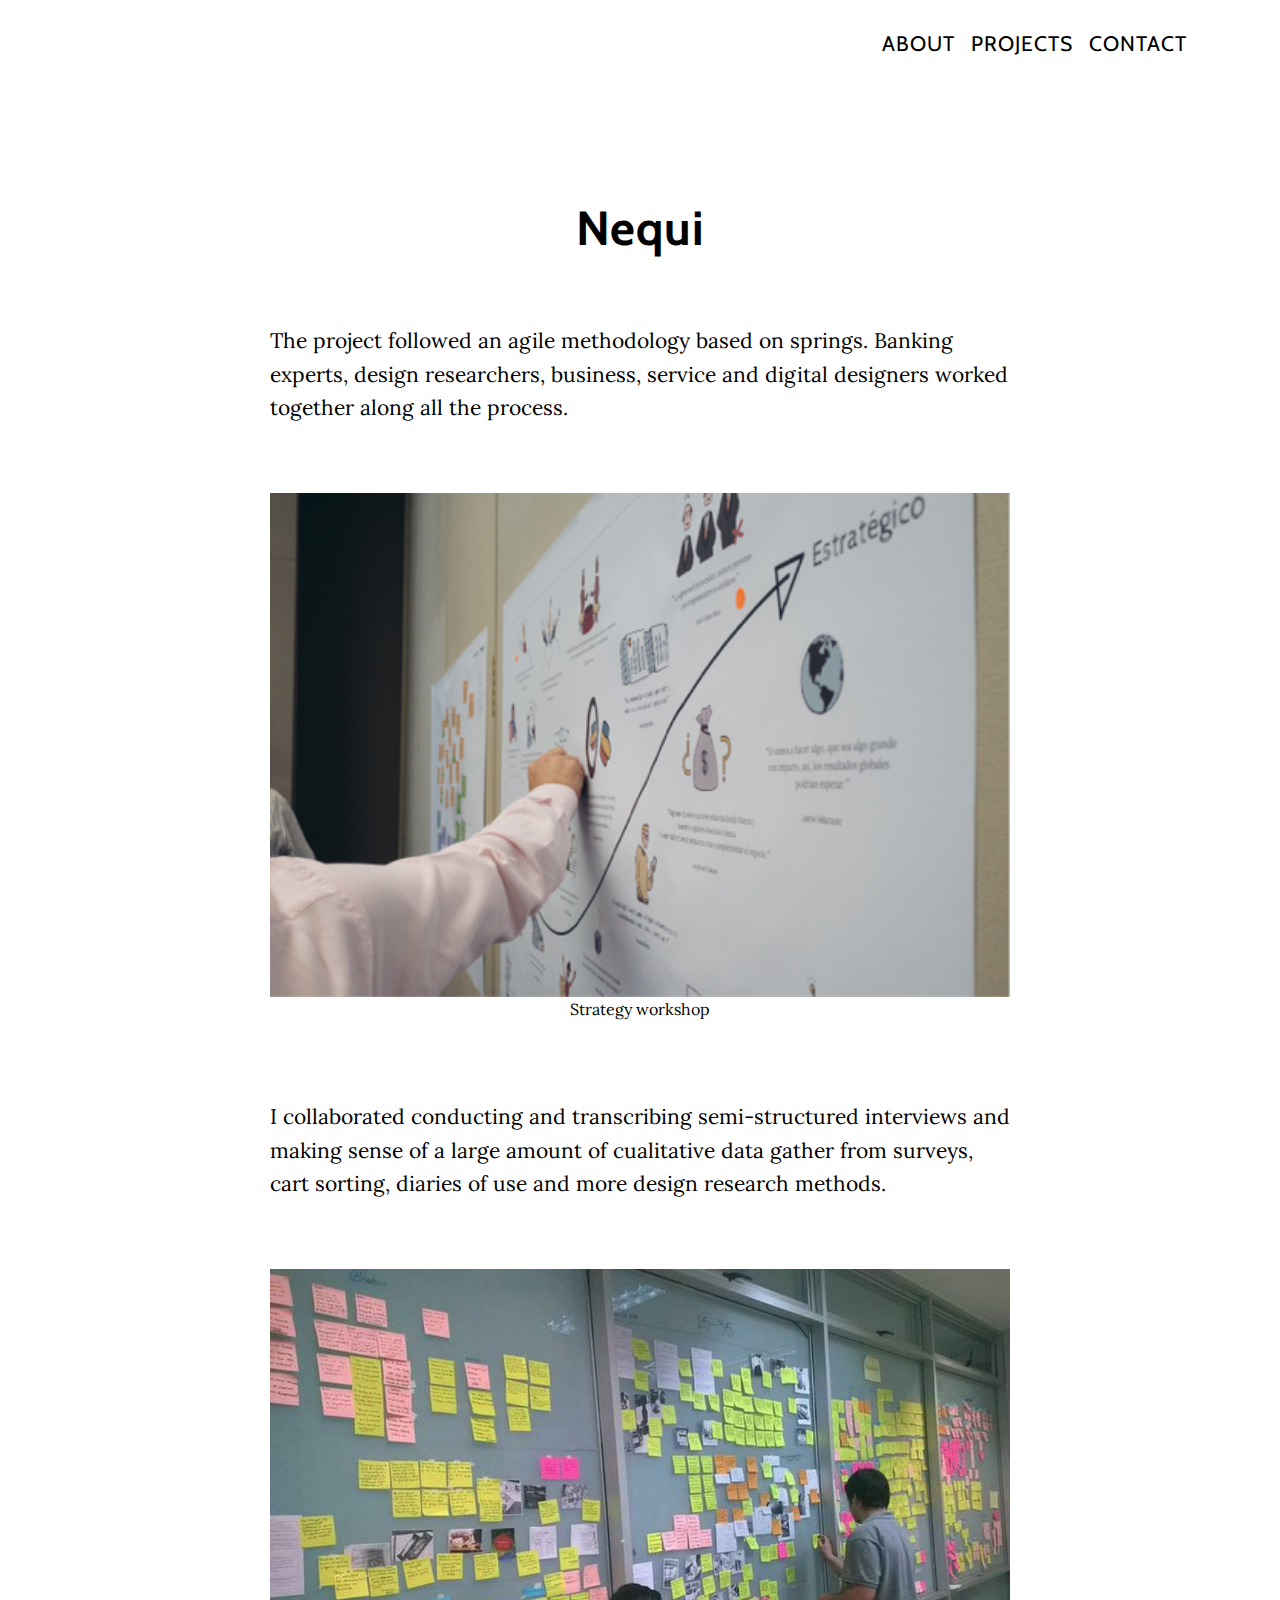
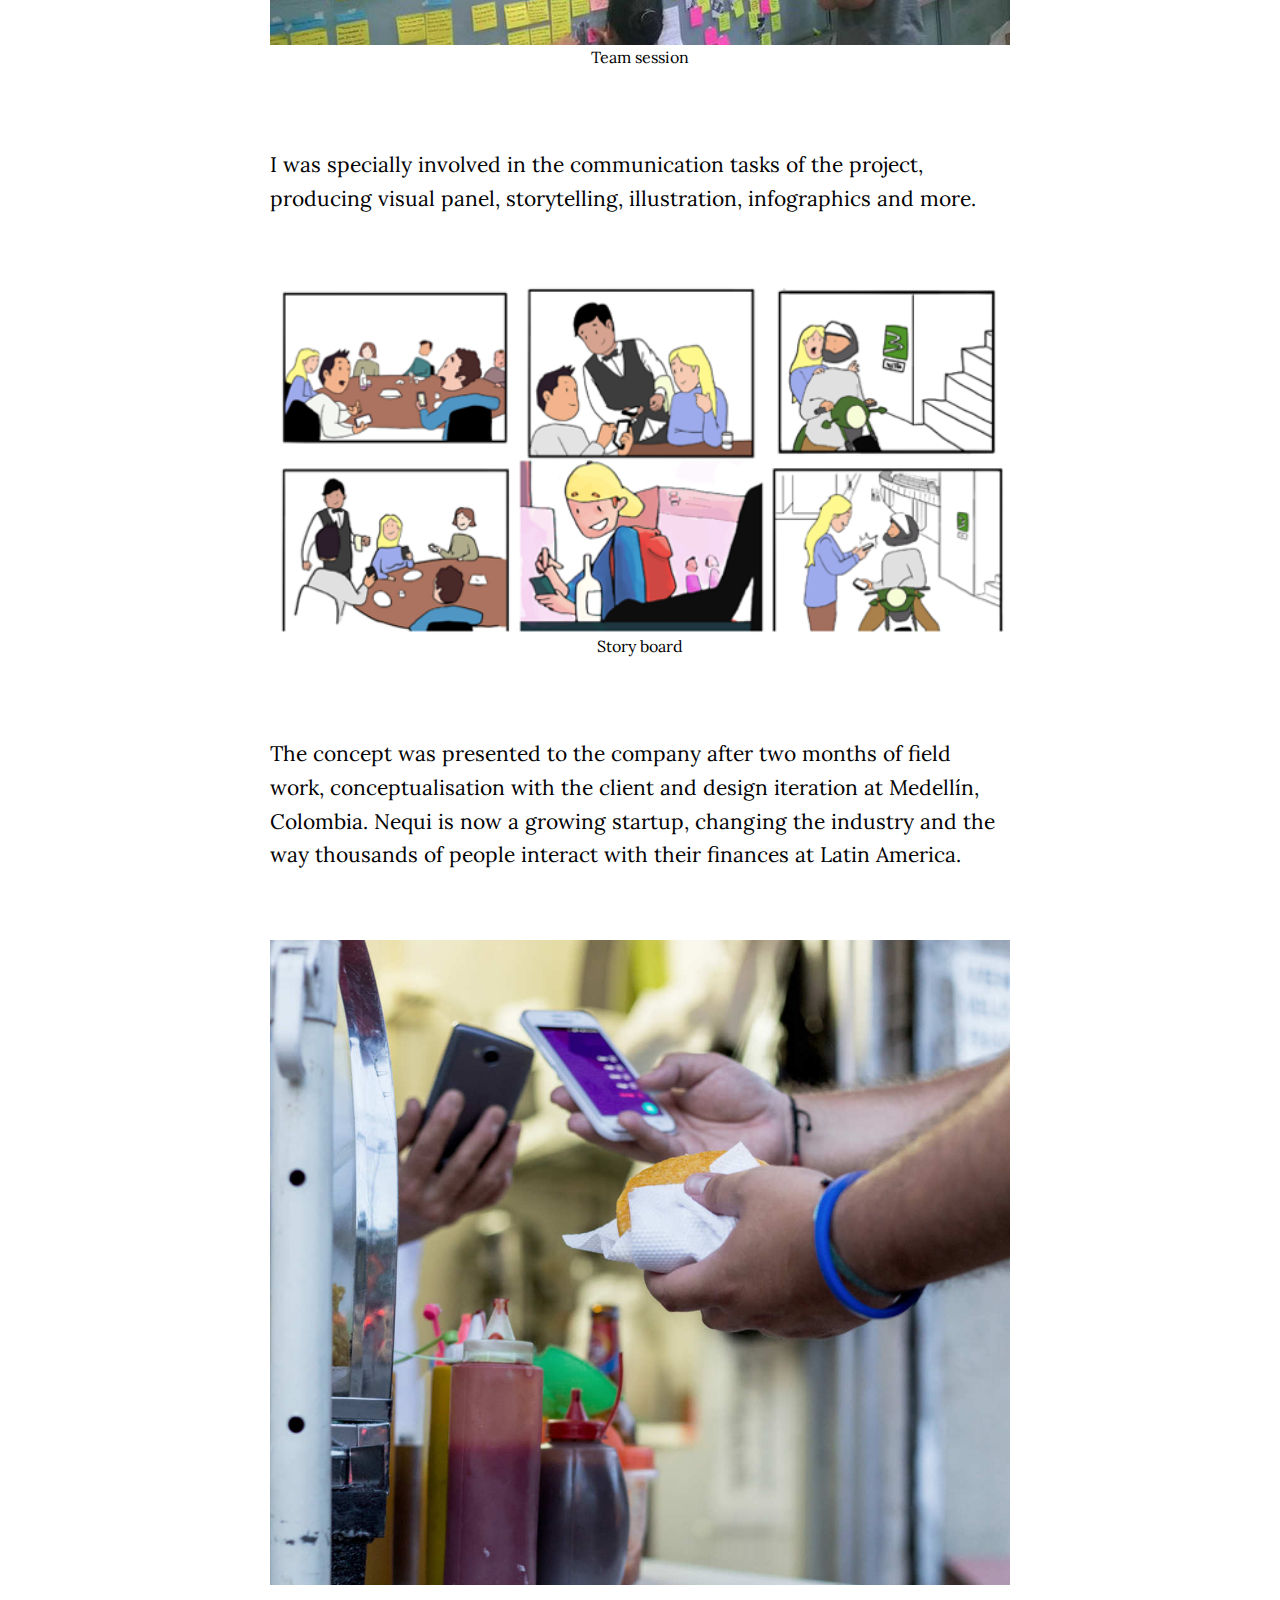
==== nequi.html @ b3803c51 "change" ====
<!DOCTYPE html>
<html lang="en">

<head>
    <meta charset="utf-8">
    <meta name="viewport" content="width=device-width, initial-scale=1, shrink-to-fit=no">
    <meta name="description" content="">
    <meta name="author" content="">
    <title>Pablo Alvarez Porfolio</title>
    <!-- Bootstrap core CSS -->
    <link href="vendor/bootstrap/css/bootstrap.min.css" rel="stylesheet">
    <!-- Custom fonts for this template -->
    <link href="vendor/font-awesome/css/font-awesome.min.css" rel="stylesheet" type="text/css">
    <link href="https://fonts.googleapis.com/css?family=Lora:400,700,400italic,700italic" rel="stylesheet" type="text/css">
    <link href='https://fonts.googleapis.com/css?family=Cabin:700' rel='stylesheet' type='text/css'>
    <!-- Custom styles for this template -->
    <link href="css/grayscale.css" rel="stylesheet">
</head>

<body id="page-top">
    <!-- Navigation -->
    <nav class="navbar navbar-expand-lg navbar-light" id="mainNav">
        <div class="container">
            <a class="navbar-brand js-scroll-trigger" href="#page-top"></a>
            <button class="navbar-toggler navbar-toggler-right non-focus-border" type="button" data-toggle="collapse" data-target="#navbarResponsive" aria-controls="navbarResponsive" aria-expanded="false" aria-label="Toggle navigation">
                <i class="fa fa-bars"></i>
            </button>
            <div class="collapse navbar-collapse" id="navbarResponsive">
                <ul class="navbar-nav ml-auto">
                    <li class="nav-item">
                        <a class="nav-link js-scroll-trigger" href="/#intro">About</a>
                    </li>
                    <li class="nav-item">
                        <a class="nav-link js-scroll-trigger" href="/#nequi">Projects</a>
                    </li>
                    <li class="nav-item">
                        <a class="nav-link js-scroll-trigger" href="/#contact">Contact</a>
                    </li>
                </ul>
            </div>
        </div>
    </nav>


    <!-- Section -->
    <section id="white-section" class="project-section content-section text-center">
        <div class="container">
            <div class="col-lg-8 mx-auto">
                <div class="row">
                   
                    
                    
                    <div class="col-xs-12">
                        <h2>Nequi</h2>
                        <br>
                        <p>The project followed an agile methodology based on springs. Banking experts, design researchers, business, service and digital designers worked together along all the process.<br><br></p>
                        
                            
                        <figure>
                            <img src="img/nequi_01.png" class="img-responsive img-home img-home-section2" width="100%">
                            <figcaption>Strategy workshop</figcaption>
                        </figure>
                        <br><br>
                            
                        <p>I collaborated conducting and transcribing semi-structured interviews and making sense of a large amount of cualitative data gather from surveys, cart sorting, diaries of use and more design research methods.<br><br></p>
                        <figure>
                            <img src="img/post-it-pablo.png" class="img-responsive img-home img-home-section2" width="100%">
                            <figcaption>Team session</figcaption>
                        </figure>
                        <br><br>
                            
                        <p>I was specially involved in the communication tasks of the project, producing visual panel, storytelling, illustration, infographics and more.<br><br></p>

                        <figure>
                            <img src="img/nequi_02.png" class="img-responsive img-home img-home-section2" width="100%">
                            <figcaption>Story board</figcaption>
                        </figure>
                        <br><br>
                        
                        <p>The concept was presented to the company after two months of field work, conceptualisation with the client and design iteration at Medellín, Colombia. Nequi is now a growing startup, changing the industry and the way thousands of people interact with their finances at Latin America.<br><br></p>

                        <figure>
                                <img src="img/nequi_03.jpg" class="img-responsive img-home img-home-section2" width="100%">
                                <figcaption></figcaption>
                            </figure>
                            
                    </div>
                </div>
            </div>
        </div>
    </section>


    <!-- Bootstrap core JavaScript -->
    <script src="vendor/jquery/jquery.min.js"></script>
    <script src="vendor/bootstrap/js/bootstrap.bundle.min.js"></script>
    <!-- Plugin JavaScript -->
    <script src="vendor/jquery-easing/jquery.easing.min.js"></script>
    <!-- Custom scripts for this template -->
    <script src="js/grayscale.js"></script>
</body>

</html>
---- css/grayscale.css ----
/*!
 * Start Bootstrap - Grayscale v4.0.0-beta.2 (https://startbootstrap.com/template-overviews/grayscale)
 * Copyright 2013-2017 Start Bootstrap
 * Licensed under MIT (https://github.com/BlackrockDigital/startbootstrap-grayscale/blob/master/LICENSE)
 */
    /*index*/
    /*  a {
  -webkit-transition: all 0.2s ease-in-out;
  -moz-transition: all 0.2s ease-in-out;
  transition: all 0.2s ease-in-out;
  color: #ffeb3b; }
  a:focus, a:hover {
    text-decoration: none;
    color: #fbc02d; }
*/

    body {
        font-family: 'Lora', 'Helvetica Neue', Helvetica, Arial, sans-serif;
        position: relative;
        width: 100%;
        height: 100%;
        color: black;
        background-color: white;
        font-size: 21px;
    }

    html {
        width: 100%;
        height: 100%;
    }

    h1,
    h2,
    h3,
    h4,
    h5,
    h6 {
        font-family: 'Cabin', 'Helvetica Neue', Helvetica, Arial, sans-serif;
        font-weight: 700;
        margin: 0 0 35px;
        letter-spacing: 1px;
        /* text-transform: uppercase; */
    }

    h2 {
        font-size: 3rem;
    }
    h3 {
        font-size: 2.25rem;
    }

    p {
        font-size: 21px;
        line-height: 1.5;
        margin: 0 0 25px;
        text-align: left;
    }

    figcaption{
        font-size: 1rem;
    }

    @media (min-width: 768px) {
        p {
            font-size: 21px;
            line-height: 1.6;
            margin: 0 0 35px;
        }
    }

    a {
        -webkit-transition: all 0.2s ease-in-out;
        -moz-transition: all 0.2s ease-in-out;
        transition: all 0.2s ease-in-out;
        color: #ffeb3b;
    }

    a:focus,
    a:hover {
        text-decoration: underline;
        color: #ffeb3b;
    }

    #mainNav {
        overflow: hidden;
        position: fixed;
        width: 100%;
        z-index: 999;
        font-family: 'Cabin', 'Helvetica Neue', Helvetica, Arial, sans-serif;
        margin-bottom: 0;
        text-transform: uppercase;
        /* border-bottom: 1px solid rgba(255, 255, 255, 0.3); */
        background-color: white;
    }

    #mainNav .navbar-toggler {
        font-size: 14px;
        padding: 11px;
        color: black;
        border: none;
    }

    #mainNav .navbar-brand {
        font-weight: 700;
    }

    #mainNav a {
        color: black;
    }

    #mainNav .navbar-nav .nav-item {
        -webkit-transition: background 0.3s ease-in-out;
        -moz-transition: background 0.3s ease-in-out;
        transition: background 0.3s ease-in-out;
    }

    #mainNav .navbar-nav .nav-item:hover {
        color: fade(white, 80%);
        outline: none;
        background-color: transparent;
    }

    #mainNav .navbar-nav .nav-item:active,
    #mainNav .navbar-nav .nav-item:focus {
        outline: none;
        background-color: transparent;
    }

    @media (min-width: 992px) {
        #mainNav {
            padding-top: 20px;
            padding-bottom: 20px;
            -webkit-transition: background 0.3s ease-in-out, padding-top 0.3s ease-in-out, padding-bottom 0.3s;
            -moz-transition: background 0.3s ease-in-out, padding-top 0.3s ease-in-out, padding-bottom 0.3s;
            transition: background 0.3s ease-in-out, padding-top 0.3s ease-in-out, padding-bottom 0.3s;
            letter-spacing: 1px;
            border-bottom: none;
            background: white;
        }
        #mainNav.navbar-shrink {
            padding-top: 10px;
            padding-bottom: 10px;
            /* border-bottom: 1px solid rgba(255, 255, 255, 0.3); */
            background: white;
        }
        #mainNav .nav-link.active {
            outline: none;
            /* background-color: rgba(255, 255, 255, 0.3); */
            border-bottom: 6px solid rgba(255, 255, 255, 0.3);
            
        }
        /* #mainNav .nav-link.active:hover {
            color: white;
        } */
    }

    .masthead {
        display: table;
        width: 100%;
        height: auto;
        padding: 200px 0;
        text-align: center;
        color: black;
        /* background: url("../img/post-it-pablo.png") no-repeat bottom center scroll;
        -webkit-filter: grayscale(100%) ;
        filter:  grayscale(100%) ; */
        /* background-color: #1c1c1c; */
        -webkit-background-size: cover;
        -moz-background-size: cover;
        -o-background-size: cover;
        background-size: cover;
    }
    /* */

    .masthead .intro-body {
        display: table-cell;
        vertical-align: middle;
    }

    .masthead .intro-body .brand-heading {
        font-size: 50px;
    }

    .masthead .intro-body .intro-text {
        font-size: 18px;
    }

    @media (min-width: 768px) {
        .masthead {
            height: 100%;
            padding: 0;
        }
        .masthead .intro-body .brand-heading {
            font-size: 50px;
        }
        .masthead .intro-body .intro-text {
            font-size: 50px;
        }
    }



    .btn-down {
        color: black;
    }

    .btn-down:focus,
    .btn-down:hover {
        color: black;
        outline: none;
        /*background: rgba(255, 255, 255, 0.1);*/
    }

    .non-focus-border:focus,
    .non-focus-border:hover {
        outline: none;
        box-shadow: none;
    }
    /*home*/

    .pabloalvarez {
        margin-top: auto;
        margin-bottom: auto;
    }

    .content-section {
        padding-top: 150px;
        padding-bottom: 150px;
    }

    .project-section {
        z-index: 9999;
        color: white;
        /*background: url("../img/downloads-bg.jpg") no-repeat center center scroll;*/
        background-color: #fff;
        -webkit-background-size: cover;
        -moz-background-size: cover;
        -o-background-size: cover;
        background-size: cover;
    }



    /*nequi*/

    #nequi {
        background-color: #49cda2;
    }

    #section-gif {
        /*width: 30%;*/
        vertical-align: middle;
        margin-top: auto;
        margin-bottom: auto;
        padding-right: 6vh;
        padding-left: 6vh;
    }

    #section-gif .img {
        vertical-align: middle;
    }

    #section-text {
        /*    margin: 20px;*/
        vertical-align: middle;
        margin-top: auto;
        margin-bottom: auto;
        padding-right: 6vh;
        padding-left: 6vh;
    }
    /*verti*/

    #verti {
        background-color: #fff;
        color: #000;
    }
    /*white*/
    #white-section {
        background-color: #fff;
        color: #000;
    }
    /* ballth*/

    #ballth {
        background-color: #FAFAFA;
        color: #000;
    }

    #ipad {
        margin: 10vh;
        margin-top: 0;
        background: url("../img/bth.gif") no-repeat bottom center scroll;
        background-size: 82%;
        background-position: center;
        /*background top: -40px;*/
        /*background-color: #003366;*/
    }

    #iphones {
        margin: 10vh;
        margin-top: 0;
        /*  background-color: #003366;
*/
    }
    /*connected home*/

    #connected {
        background-color: #53BCD4;
        color: #fff;
    }

    @media (min-width: 992px) {
        .content-section {
            padding-top: 200px;
            padding-bottom: 200px;
        }
    }

    .btn {
        font-family: 'Cabin', 'Helvetica Neue', Helvetica, Arial, sans-serif;
        font-weight: 400;
        -webkit-transition: all 0.3s ease-in-out;
        -moz-transition: all 0.3s ease-in-out;
        transition: all 0.3s ease-in-out;
        text-transform: uppercase;
        border-radius: 0;
    }

    .btn-default {
        color: #ffeb3b;
        border: 1px solid #ffeb3b;
        background-color: transparent;
    }

    .btn-default:focus,
    .btn-default:hover {
        /*outline:0;*/
        outline: none;
        color: black;
        border: 1px solid #ffeb3b;
        /*outline: none;*/
        background-color: #ffeb3b;
    }
/************/
    .nequi {
        color: #210049;
        border: 1px solid #210049;
        background-color: #210049;
        background-color: transparent;
    }

    .nequi:focus,
    .nequi:hover {
        color: #49cda2;
        border: 1px solid #210049;
        /*outline: none;*/
        background-color: #210049;
        /*box-shadow: none;*/
    }
/************/
    .white-section {
        color: #DC1F4A;
        border: 1px solid #DC1F4A;
        background-color: #DC1F4A;
        background-color: transparent;
    }

    .white-section:focus,
    .white-section:hover {
        color: #fff;
        border: 1px solid #DC1F4A;
        /*outline: none;*/
        background-color: #DC1F4A;
        /*box-shadow: none;*/
    }
/************/
    .verti {
        color: #f57f17;
        border: 1px solid #f57f17;
        background-color: #f57f17;
        background-color: transparent;
    }

    .verti:focus,
    .verti:hover {
        color: #fff;
        border: 1px solid #f57f17;
        /*outline: none;*/
        background-color: #f57f17;
        /*box-shadow: none;*/
    }
/************/
    .ballth {
        color: #29B6F6;
        border: 1px solid #29B6F6;
        background-color: #29B6F6;
        background-color: transparent;
    }

    .ballth:focus,
    .ballth:hover {
        color: #fff;
        border: 1px solid #29B6F6;
        /*outline: none;*/
        background-color: #29B6F6;
        /*box-shadow: none;*/
    }



    iframe {
        margin: 40px;
    }

    ul.banner-social-buttons {
        margin-top: 0;
    }

    @media (max-width: 1199px) {
        ul.banner-social-buttons {
            margin-top: 15px;
        }
    }

    @media (max-width: 767px) {
        ul.banner-social-buttons li {
            display: block;
            margin-bottom: 20px;
            padding: 0;
        }
        ul.banner-social-buttons li:last-child {
            margin-bottom: 0;
        }
    }

    footer {
        padding: 50px 0;
    }

    footer p {
        font-size: 14px;
        margin: 0;
    }

     ::-moz-selection {
        background: #fcfcfc;
        background: rgba(255, 255, 255, 0.2);
        text-shadow: none;
    }

     ::selection {
        background: #fcfcfc;
        background: rgba(255, 255, 255, 0.2);
        text-shadow: none;
    }

    img::selection {
        background: transparent;
    }

    img::-moz-selection {
        background: transparent;
    }

    body {
        -webkit-tap-highlight-color: rgba(255, 255, 255, 0.2);
    }


    /*change-word*/
    /* #change-word {
        font-size: 30px;
    } */

    /* .pabloalvarez{
        width: 650px;
        text-align: left;
    } */
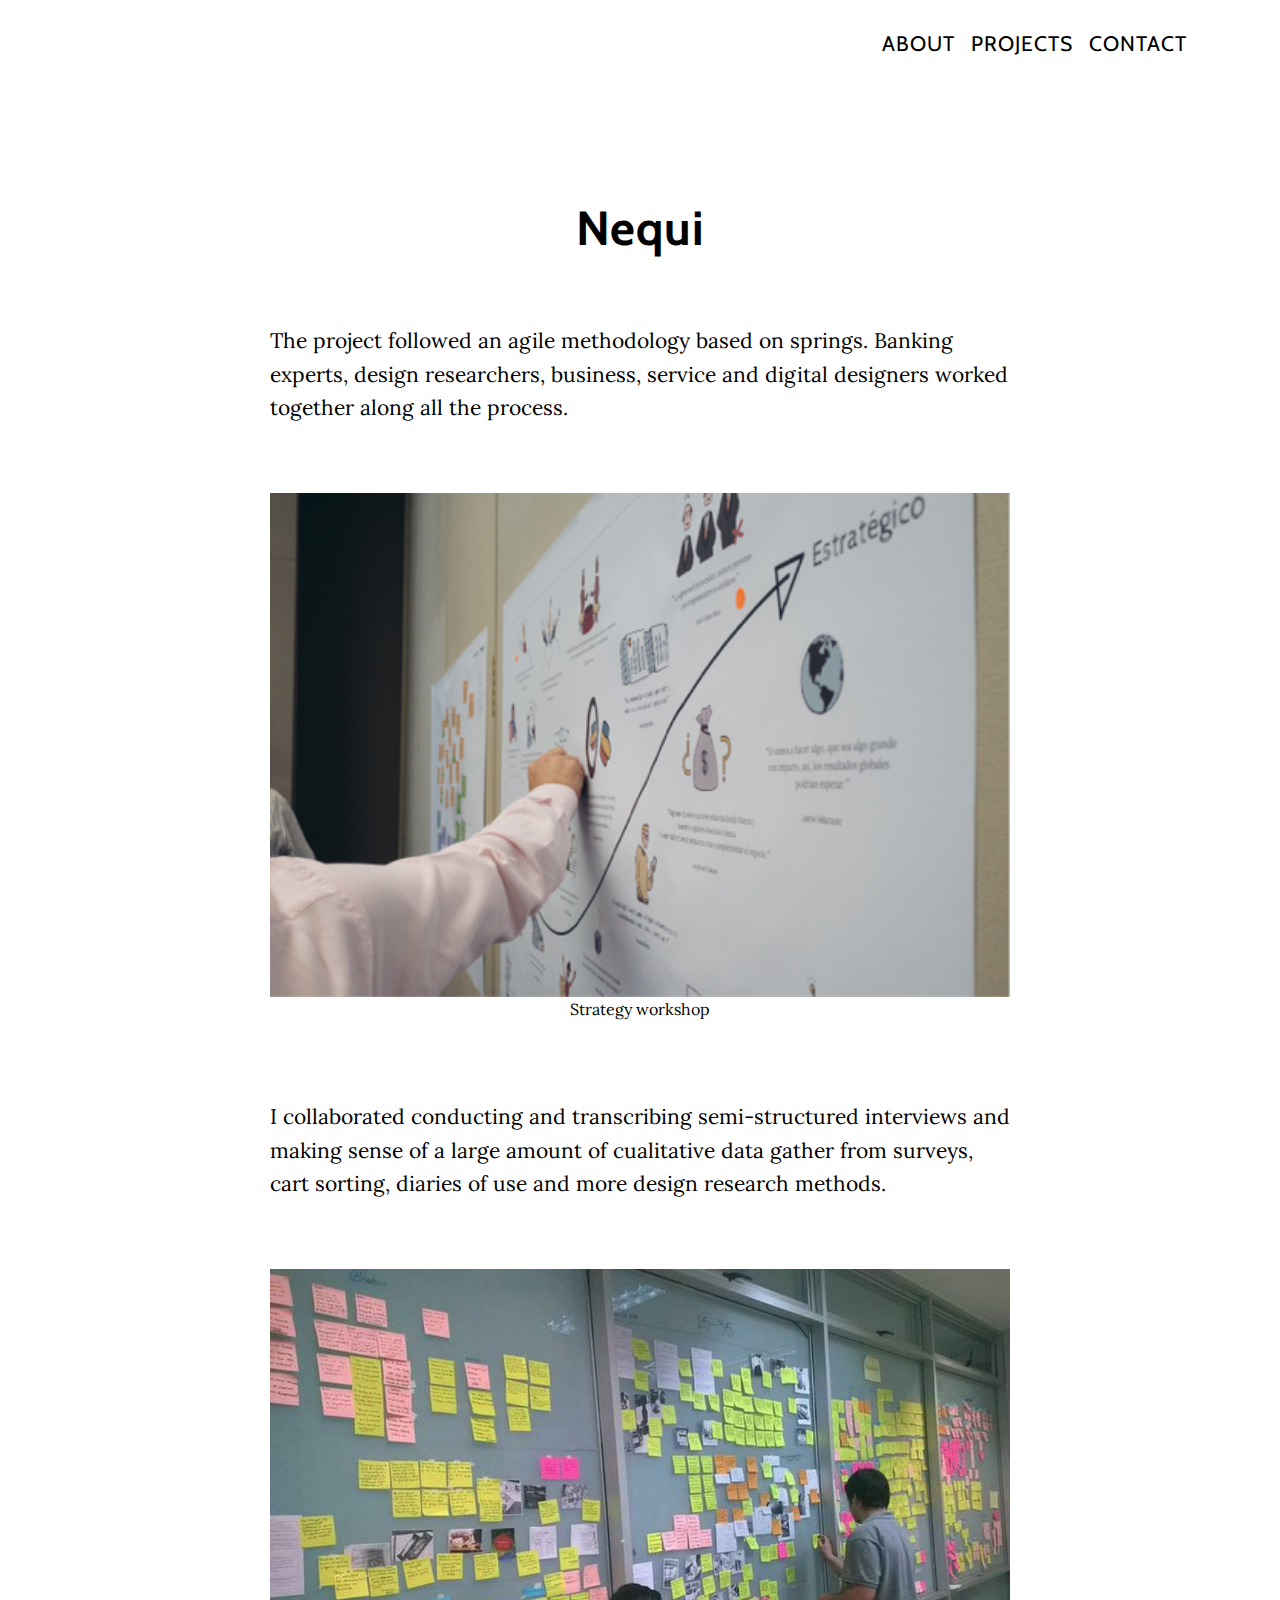
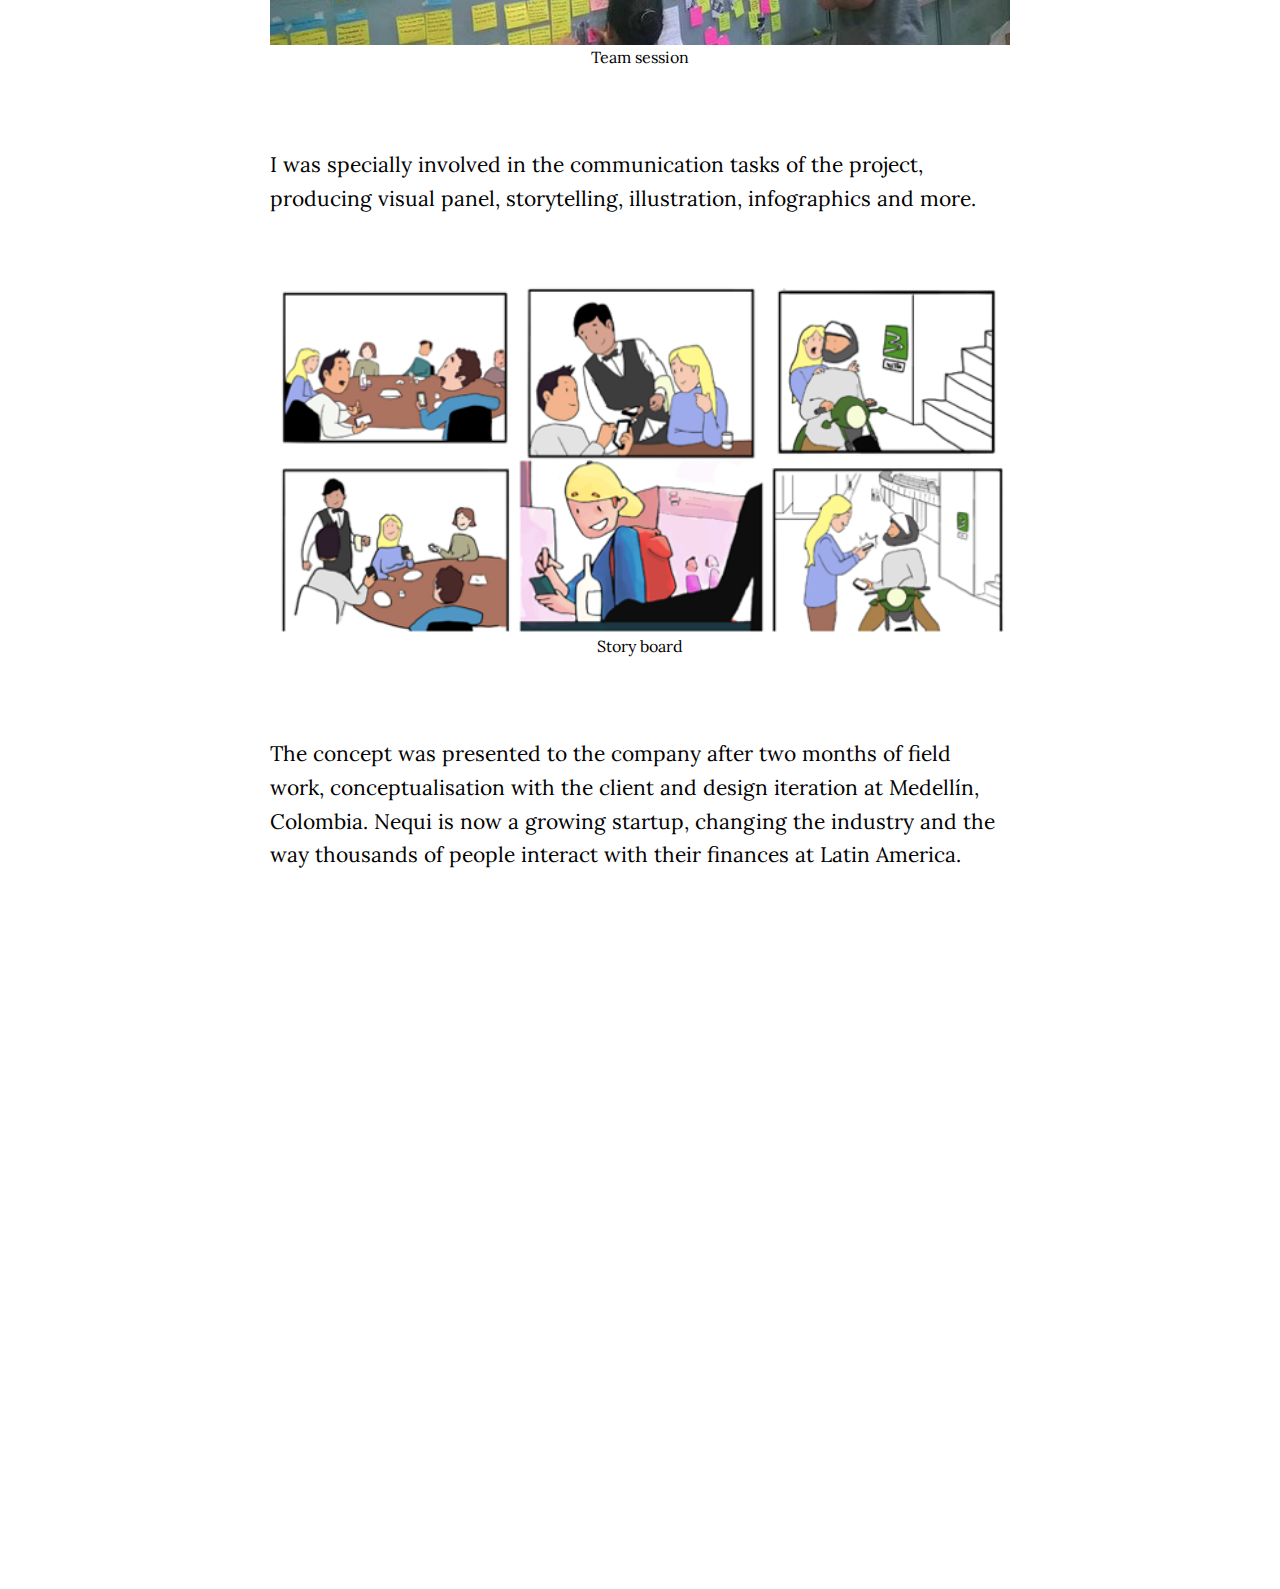
==== commit f8d21a6c: "video" ====
--- a/nequi.html
+++ b/nequi.html
@@ -79,10 +79,12 @@
                         
                         <p>The concept was presented to the company after two months of field work, conceptualisation with the client and design iteration at Medellín, Colombia. Nequi is now a growing startup, changing the industry and the way thousands of people interact with their finances at Latin America.<br><br></p>
 
-                        <figure>
-                                <img src="img/nequi_03.jpg" class="img-responsive img-home img-home-section2" width="100%">
-                                <figcaption></figcaption>
-                            </figure>
+                        <!-- <figure>
+                            <img src="img/nequi_03.jpg" class="img-responsive img-home img-home-section2" width="100%">
+                            <figcaption></figcaption>
+                        </figure> -->
+
+                            <iframe width="640" height="360" src="https://www.youtube.com/embed/BDLAXvSQCZ8" frameborder="0" allow="autoplay; encrypted-media" allowfullscreen></iframe>
                             
                     </div>
                 </div>
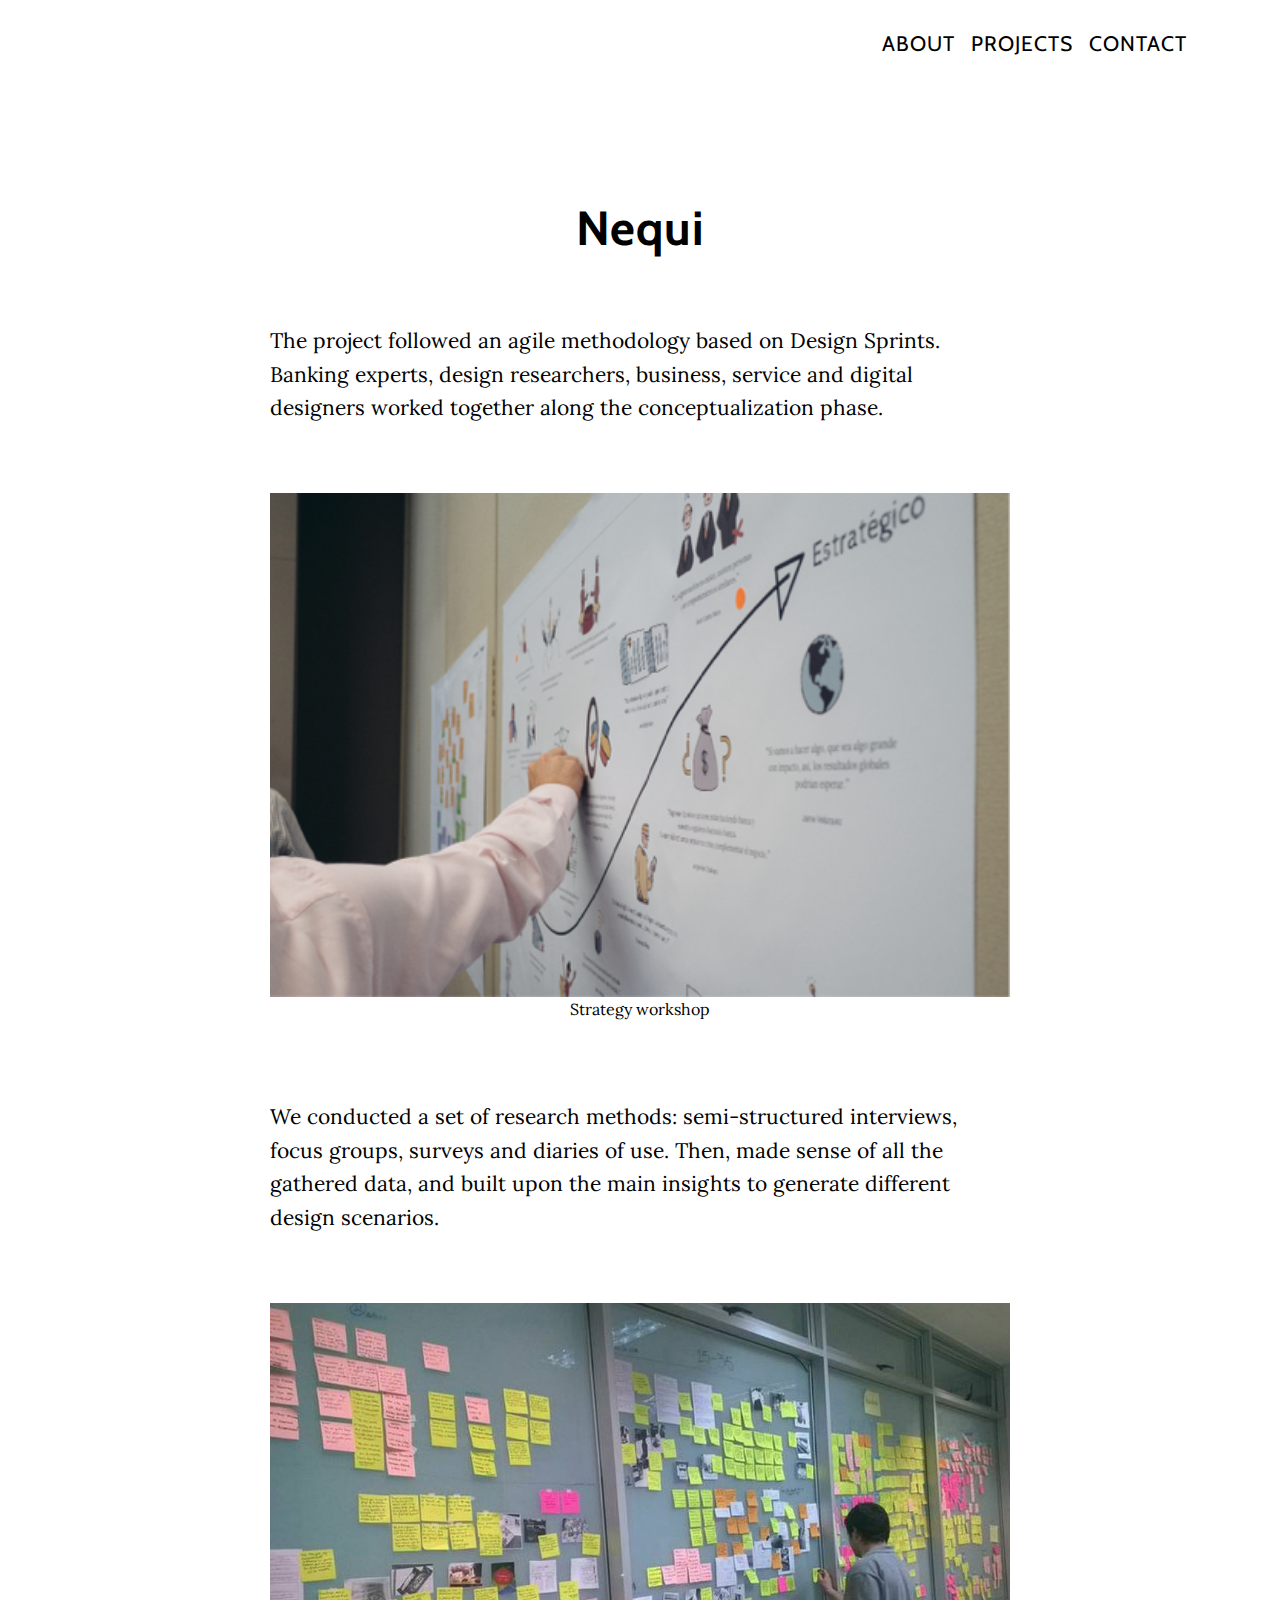
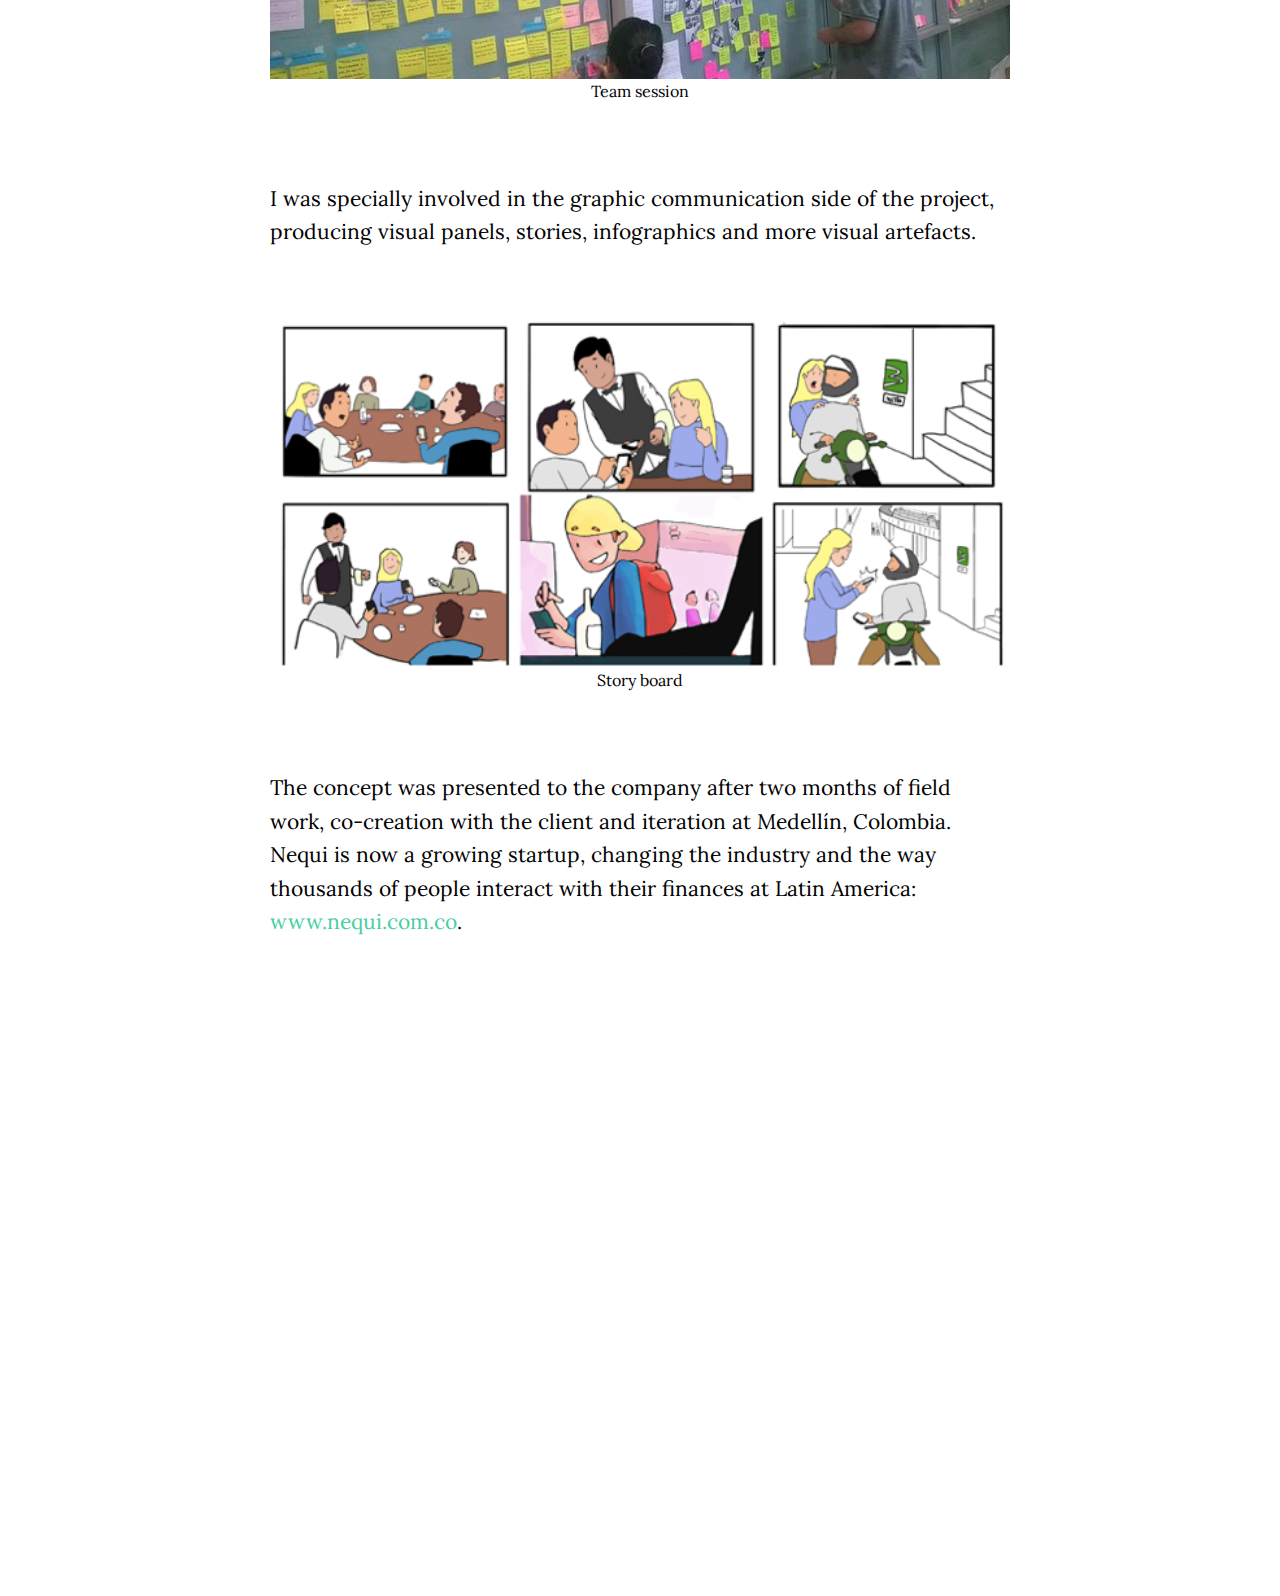
==== commit 1b12b1f2: "Changes" ====
--- a/nequi.html
+++ b/nequi.html
@@ -53,7 +53,7 @@
                     <div class="col-xs-12">
                         <h2>Nequi</h2>
                         <br>
-                        <p>The project followed an agile methodology based on springs. Banking experts, design researchers, business, service and digital designers worked together along all the process.<br><br></p>
+                        <p>The project followed an agile methodology based on Design Sprints. Banking experts, design researchers, business, service and digital designers worked together along the conceptualization phase.<br><br></p>
                         
                             
                         <figure>
@@ -62,14 +62,14 @@
                         </figure>
                         <br><br>
                             
-                        <p>I collaborated conducting and transcribing semi-structured interviews and making sense of a large amount of cualitative data gather from surveys, cart sorting, diaries of use and more design research methods.<br><br></p>
+                        <p>We conducted a set of research methods: semi-structured interviews, focus groups, surveys and diaries of use. Then, made sense of all the gathered data, and built upon the main insights to generate different design scenarios.<br><br></p>
                         <figure>
                             <img src="img/post-it-pablo.png" class="img-responsive img-home img-home-section2" width="100%">
                             <figcaption>Team session</figcaption>
                         </figure>
                         <br><br>
                             
-                        <p>I was specially involved in the communication tasks of the project, producing visual panel, storytelling, illustration, infographics and more.<br><br></p>
+                        <p>I was specially involved in the graphic communication side of the project, producing visual panels, stories, infographics and more visual artefacts.<br><br></p>
 
                         <figure>
                             <img src="img/nequi_02.png" class="img-responsive img-home img-home-section2" width="100%">
@@ -77,7 +77,7 @@
                         </figure>
                         <br><br>
                         
-                        <p>The concept was presented to the company after two months of field work, conceptualisation with the client and design iteration at Medellín, Colombia. Nequi is now a growing startup, changing the industry and the way thousands of people interact with their finances at Latin America.<br><br></p>
+                        <p>The concept was presented to the company after two months of field work, co-creation with the client and iteration at Medellín, Colombia. Nequi is now a growing startup, changing the industry and the way thousands of people interact with their finances at Latin America: <a class="nequi-link" target="_blank" href="http://www.nequi.com.co">www.nequi.com.co</a>.<br><br></p>
 
                         <!-- <figure>
                             <img src="img/nequi_03.jpg" class="img-responsive img-home img-home-section2" width="100%">
--- a/css/grayscale.css
+++ b/css/grayscale.css
@@ -81,6 +81,24 @@
         color: #ffeb3b;
     }
 
+
+    /*********/
+
+    .pilcro-link {
+        -webkit-transition: all 0.2s ease-in-out;
+        -moz-transition: all 0.2s ease-in-out;
+        transition: all 0.2s ease-in-out;
+        text-decoration: none;
+        color: #EC6470;
+    }
+
+    .pilcro-link:focus,
+    .pilcro-link:hover {
+        text-decoration: underline;
+        color: #EC6470;
+    }
+    /************/
+
     #mainNav {
         overflow: hidden;
         position: fixed;
@@ -357,6 +375,21 @@
         background-color: #210049;
         /*box-shadow: none;*/
     }
+
+
+    .nequi-link {
+        -webkit-transition: all 0.2s ease-in-out;
+        -moz-transition: all 0.2s ease-in-out;
+        transition: all 0.2s ease-in-out;
+        text-decoration: none;
+        color: #49cda2;
+    }
+
+    .nequi-link:focus,
+    .nequi-link:hover {
+        text-decoration: underline;
+        color: #49cda2;
+    }
 /************/
     .white-section {
         color: #DC1F4A;
@@ -373,6 +406,24 @@
         background-color: #DC1F4A;
         /*box-shadow: none;*/
     }
+
+
+    /************/
+    .white-button {
+        color: #fff;
+        border: 1px solid #fff;
+        background-color: #fff;
+        background-color: transparent;
+    }
+
+    .white-button:focus,
+    .white-button:hover {
+        color: #53BCD4;
+        border: 1px solid #fff;
+        /*outline: none;*/
+        background-color: #fff;
+        /*box-shadow: none;*/
+    }
 /************/
     .verti {
         color: #f57f17;
@@ -409,7 +460,7 @@
 
 
     iframe {
-        margin: 40px;
+        margin: 10px;
     }
 
     ul.banner-social-buttons {
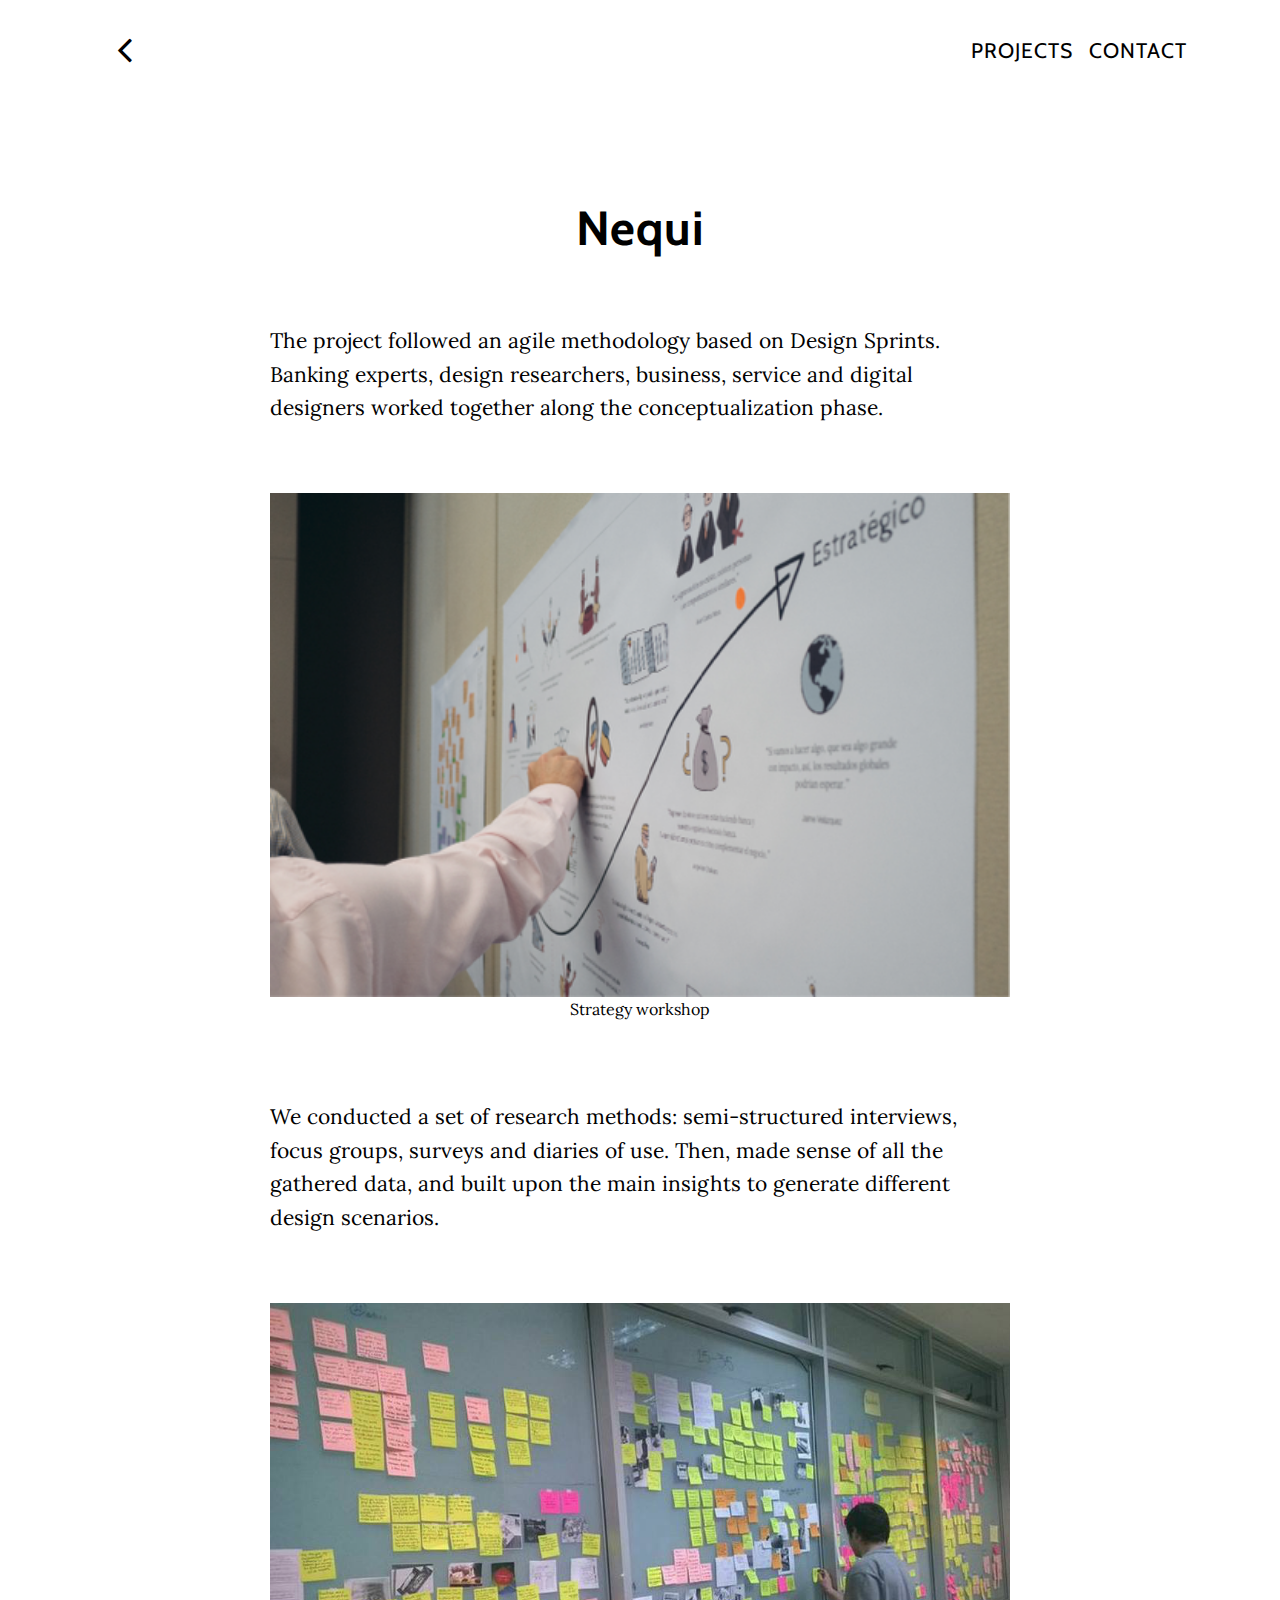
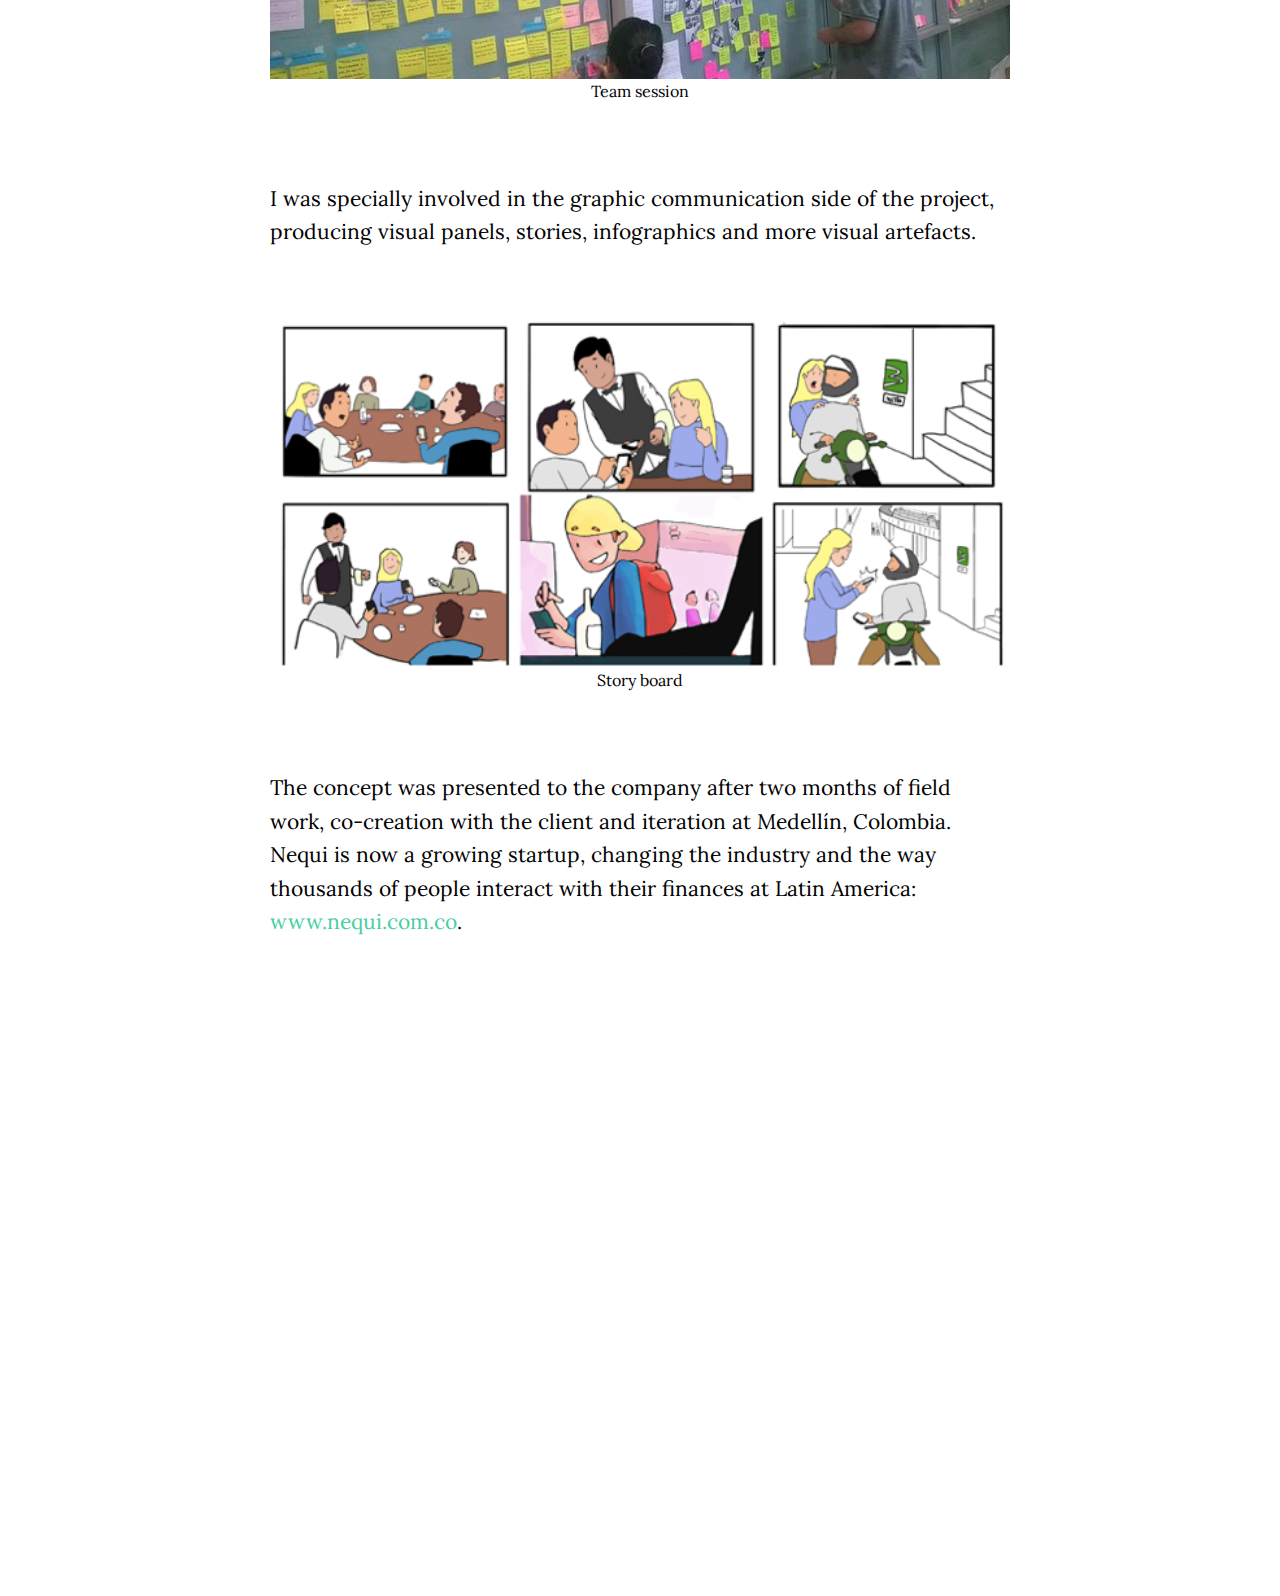
==== commit e1115ff4: "Add back button" ====
--- a/nequi.html
+++ b/nequi.html
@@ -1,97 +1,163 @@
 <!DOCTYPE html>
 <html lang="en">
-
-<head>
-    <meta charset="utf-8">
-    <meta name="viewport" content="width=device-width, initial-scale=1, shrink-to-fit=no">
-    <meta name="description" content="">
-    <meta name="author" content="">
+  <head>
+    <meta charset="utf-8" />
+    <meta
+      name="viewport"
+      content="width=device-width, initial-scale=1, shrink-to-fit=no"
+    />
+    <meta name="description" content="" />
+    <meta name="author" content="" />
     <title>Pablo Alvarez Porfolio</title>
     <!-- Bootstrap core CSS -->
-    <link href="vendor/bootstrap/css/bootstrap.min.css" rel="stylesheet">
+    <link href="vendor/bootstrap/css/bootstrap.min.css" rel="stylesheet" />
     <!-- Custom fonts for this template -->
-    <link href="vendor/font-awesome/css/font-awesome.min.css" rel="stylesheet" type="text/css">
-    <link href="https://fonts.googleapis.com/css?family=Lora:400,700,400italic,700italic" rel="stylesheet" type="text/css">
-    <link href='https://fonts.googleapis.com/css?family=Cabin:700' rel='stylesheet' type='text/css'>
+    <link
+      href="vendor/font-awesome/css/font-awesome.min.css"
+      rel="stylesheet"
+      type="text/css"
+    />
+    <link
+      href="https://fonts.googleapis.com/css?family=Lora:400,700,400italic,700italic"
+      rel="stylesheet"
+      type="text/css"
+    />
+    <link
+      href="https://fonts.googleapis.com/css?family=Cabin:700"
+      rel="stylesheet"
+      type="text/css"
+    />
     <!-- Custom styles for this template -->
-    <link href="css/grayscale.css" rel="stylesheet">
-</head>
+    <link href="css/grayscale.css" rel="stylesheet" />
+  </head>
 
-<body id="page-top">
+  <body id="page-top">
     <!-- Navigation -->
     <nav class="navbar navbar-expand-lg navbar-light" id="mainNav">
-        <div class="container">
-            <a class="navbar-brand js-scroll-trigger" href="#page-top"></a>
-            <button class="navbar-toggler navbar-toggler-right non-focus-border" type="button" data-toggle="collapse" data-target="#navbarResponsive" aria-controls="navbarResponsive" aria-expanded="false" aria-label="Toggle navigation">
-                <i class="fa fa-bars"></i>
-            </button>
-            <div class="collapse navbar-collapse" id="navbarResponsive">
-                <ul class="navbar-nav ml-auto">
-                    <li class="nav-item">
-                        <a class="nav-link js-scroll-trigger" href="/#intro">About</a>
-                    </li>
-                    <li class="nav-item">
-                        <a class="nav-link js-scroll-trigger" href="/#nequi">Projects</a>
-                    </li>
-                    <li class="nav-item">
-                        <a class="nav-link js-scroll-trigger" href="/#contact">Contact</a>
-                    </li>
-                </ul>
-            </div>
+      <div class="container">
+        <a class="navbar-brand js-scroll-trigger" href="#page-top"></a>
+        <button
+          class="navbar-toggler navbar-toggler-right non-focus-border"
+          type="button"
+          data-toggle="collapse"
+          data-target="#navbarResponsive"
+          aria-controls="navbarResponsive"
+          aria-expanded="false"
+          aria-label="Toggle navigation"
+        >
+          <i class="fa fa-bars"></i>
+        </button>
+        <div class="collapse navbar-collapse" id="navbarResponsive">
+          <a class="nav-link js-scroll-trigger icon-back" href="/#intro">
+            <i class="fa fa-2x fa-angle-left animated btn-down btn-circle"></i>
+          </a>
+          <ul class="navbar-nav ml-auto">
+            <!-- <li class="nav-item">
+              <a class="nav-link js-scroll-trigger" href="/#intro">About</a>
+            </li> -->
+            <li class="nav-item">
+              <a class="nav-link js-scroll-trigger" href="/#nequi">Projects</a>
+            </li>
+            <li class="nav-item">
+              <a class="nav-link js-scroll-trigger" href="/#contact">Contact</a>
+            </li>
+          </ul>
         </div>
+      </div>
     </nav>
 
+    <!-- Section -->
+    <section
+      id="white-section"
+      class="project-section content-section text-center"
+    >
+      <div class="container">
+        <div class="col-lg-8 mx-auto">
+          <div class="row">
+            <div class="col-xs-12">
+              <h2>Nequi</h2>
+              <br />
+              <p>
+                The project followed an agile methodology based on Design
+                Sprints. Banking experts, design researchers, business, service
+                and digital designers worked together along the
+                conceptualization phase.<br /><br />
+              </p>
 
-    <!-- Section -->
-    <section id="white-section" class="project-section content-section text-center">
-        <div class="container">
-            <div class="col-lg-8 mx-auto">
-                <div class="row">
-                   
-                    
-                    
-                    <div class="col-xs-12">
-                        <h2>Nequi</h2>
-                        <br>
-                        <p>The project followed an agile methodology based on Design Sprints. Banking experts, design researchers, business, service and digital designers worked together along the conceptualization phase.<br><br></p>
-                        
-                            
-                        <figure>
-                            <img src="img/nequi_01.png" class="img-responsive img-home img-home-section2" width="100%">
-                            <figcaption>Strategy workshop</figcaption>
-                        </figure>
-                        <br><br>
-                            
-                        <p>We conducted a set of research methods: semi-structured interviews, focus groups, surveys and diaries of use. Then, made sense of all the gathered data, and built upon the main insights to generate different design scenarios.<br><br></p>
-                        <figure>
-                            <img src="img/post-it-pablo.png" class="img-responsive img-home img-home-section2" width="100%">
-                            <figcaption>Team session</figcaption>
-                        </figure>
-                        <br><br>
-                            
-                        <p>I was specially involved in the graphic communication side of the project, producing visual panels, stories, infographics and more visual artefacts.<br><br></p>
+              <figure>
+                <img
+                  src="img/nequi_01.png"
+                  class="img-responsive img-home img-home-section2"
+                  width="100%"
+                />
+                <figcaption>Strategy workshop</figcaption>
+              </figure>
+              <br /><br />
 
-                        <figure>
-                            <img src="img/nequi_02.png" class="img-responsive img-home img-home-section2" width="100%">
-                            <figcaption>Story board</figcaption>
-                        </figure>
-                        <br><br>
-                        
-                        <p>The concept was presented to the company after two months of field work, co-creation with the client and iteration at Medellín, Colombia. Nequi is now a growing startup, changing the industry and the way thousands of people interact with their finances at Latin America: <a class="nequi-link" target="_blank" href="http://www.nequi.com.co">www.nequi.com.co</a>.<br><br></p>
+              <p>
+                We conducted a set of research methods: semi-structured
+                interviews, focus groups, surveys and diaries of use. Then, made
+                sense of all the gathered data, and built upon the main insights
+                to generate different design scenarios.<br /><br />
+              </p>
+              <figure>
+                <img
+                  src="img/post-it-pablo.png"
+                  class="img-responsive img-home img-home-section2"
+                  width="100%"
+                />
+                <figcaption>Team session</figcaption>
+              </figure>
+              <br /><br />
 
-                        <!-- <figure>
+              <p>
+                I was specially involved in the graphic communication side of
+                the project, producing visual panels, stories, infographics and
+                more visual artefacts.<br /><br />
+              </p>
+
+              <figure>
+                <img
+                  src="img/nequi_02.png"
+                  class="img-responsive img-home img-home-section2"
+                  width="100%"
+                />
+                <figcaption>Story board</figcaption>
+              </figure>
+              <br /><br />
+
+              <p>
+                The concept was presented to the company after two months of
+                field work, co-creation with the client and iteration at
+                Medellín, Colombia. Nequi is now a growing startup, changing the
+                industry and the way thousands of people interact with their
+                finances at Latin America:
+                <a
+                  class="nequi-link"
+                  target="_blank"
+                  href="http://www.nequi.com.co"
+                  >www.nequi.com.co</a
+                >.<br /><br />
+              </p>
+
+              <!-- <figure>
                             <img src="img/nequi_03.jpg" class="img-responsive img-home img-home-section2" width="100%">
                             <figcaption></figcaption>
                         </figure> -->
 
-                            <iframe width="640" height="360" src="https://www.youtube.com/embed/BDLAXvSQCZ8" frameborder="0" allow="autoplay; encrypted-media" allowfullscreen></iframe>
-                            
-                    </div>
-                </div>
+              <iframe
+                width="640"
+                height="360"
+                src="https://www.youtube.com/embed/BDLAXvSQCZ8"
+                frameborder="0"
+                allow="autoplay; encrypted-media"
+                allowfullscreen
+              ></iframe>
             </div>
+          </div>
         </div>
+      </div>
     </section>
-
 
     <!-- Bootstrap core JavaScript -->
     <script src="vendor/jquery/jquery.min.js"></script>
@@ -100,6 +166,5 @@
     <script src="vendor/jquery-easing/jquery.easing.min.js"></script>
     <!-- Custom scripts for this template -->
     <script src="js/grayscale.js"></script>
-</body>
-
-</html>+  </body>
+</html>
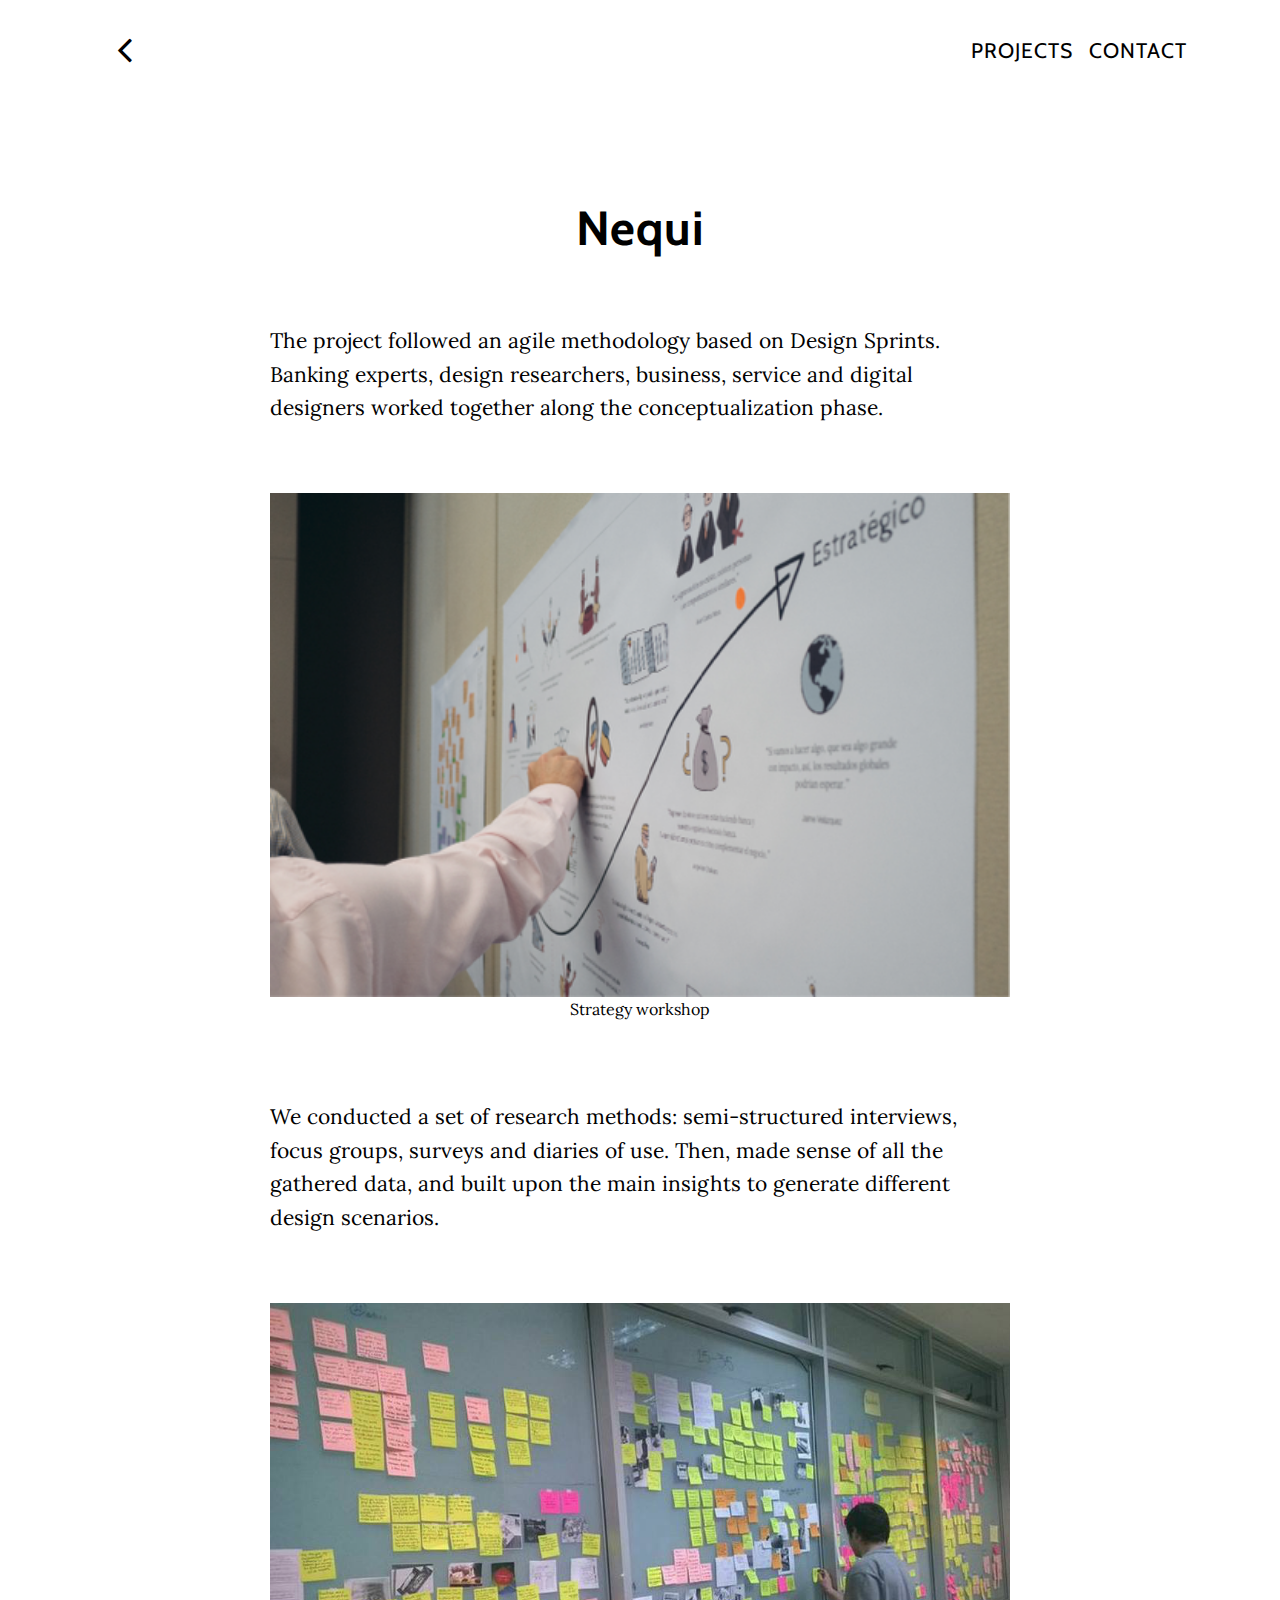
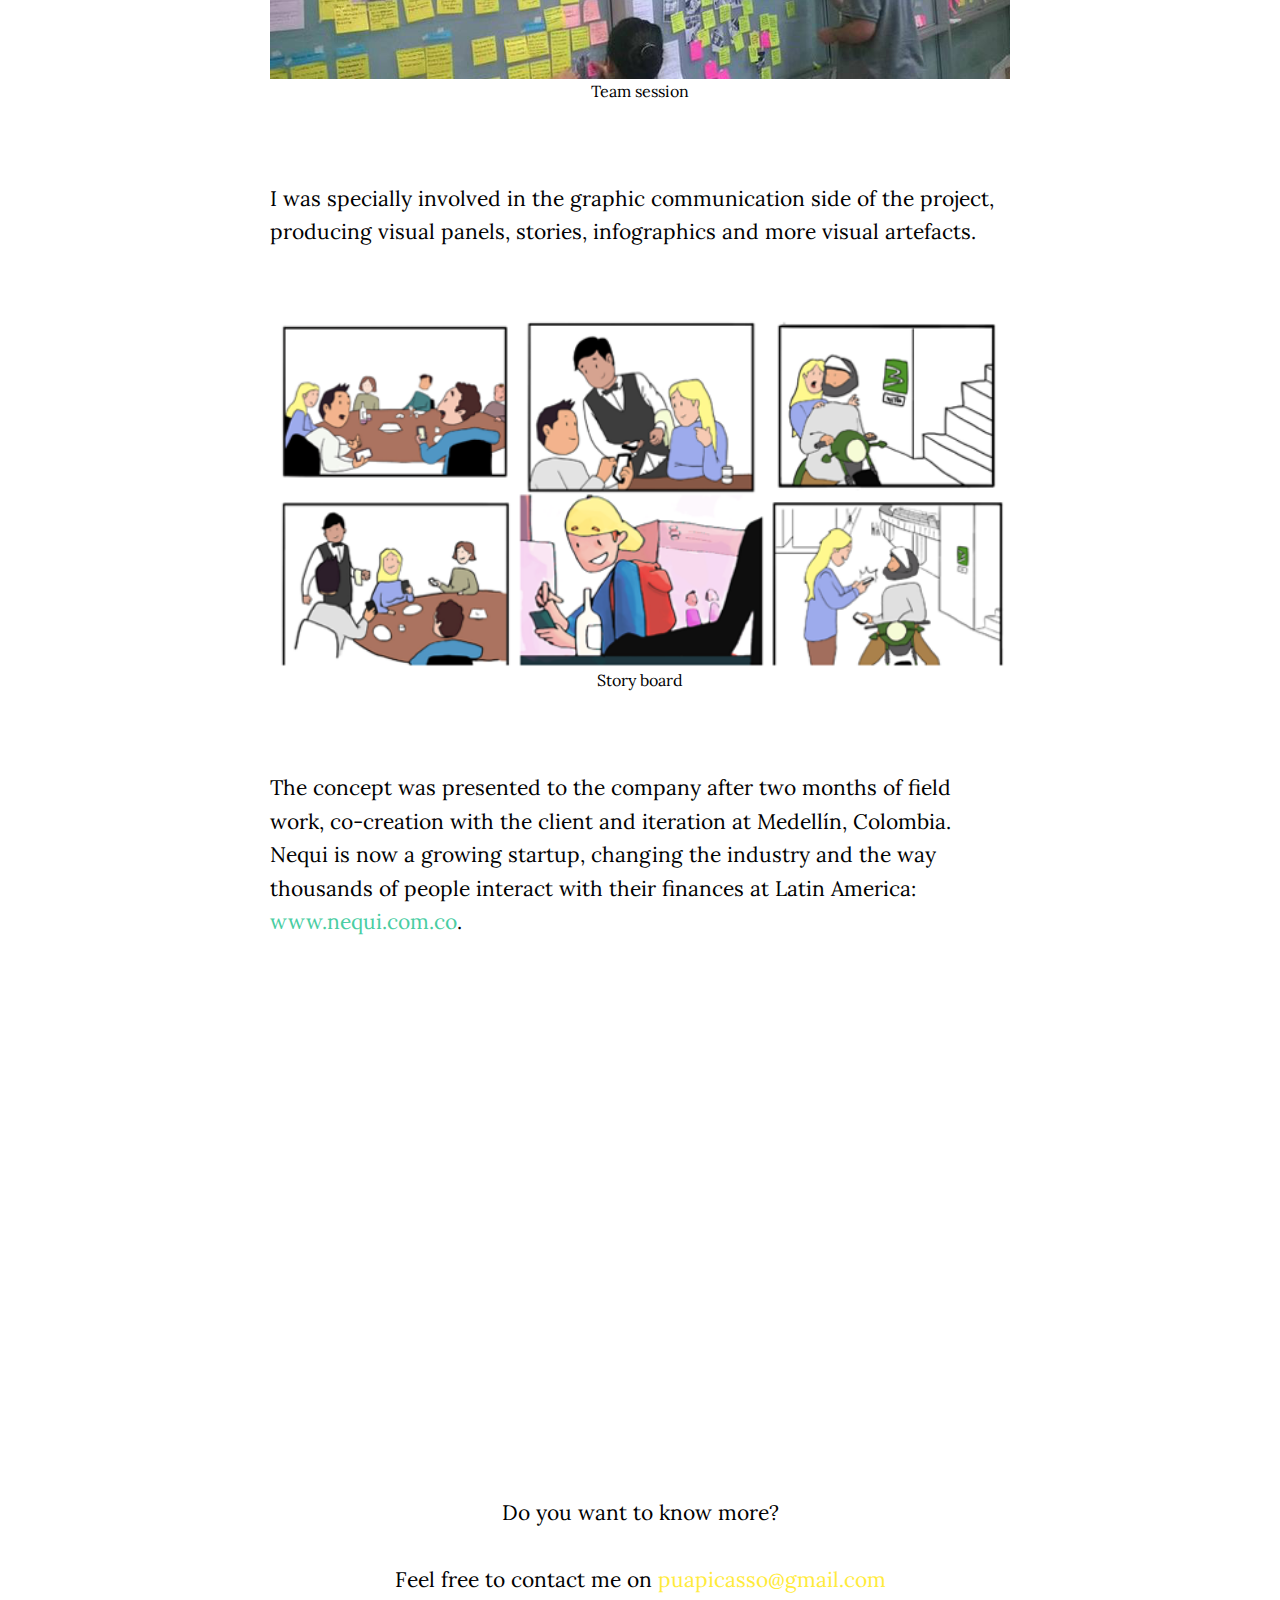
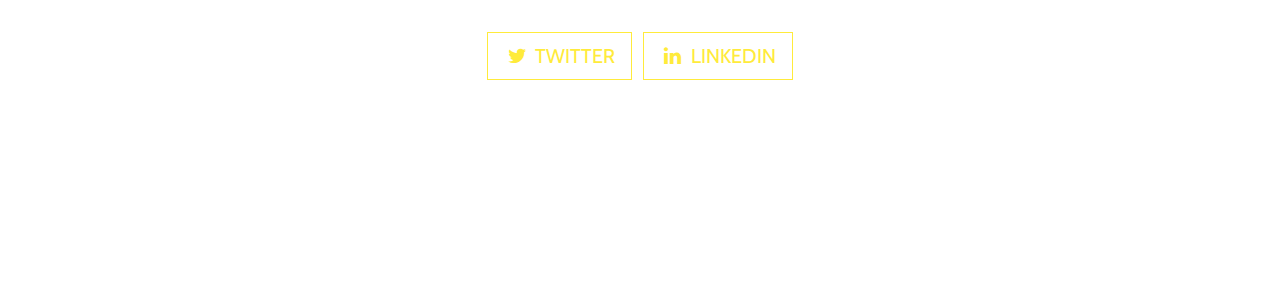
==== commit 38bda920: "Add contact section to project pages footer" ====
--- a/nequi.html
+++ b/nequi.html
@@ -157,6 +157,39 @@
           </div>
         </div>
       </div>
+
+      <div class="container" style="padding-top: 100px">
+        <div class="row">
+          <div class="col-lg-8 mx-auto">
+            <p style="text-align: center">
+              Do you want to know more?<br /><br />Feel free to contact me on
+              <a href="mailto:puapicasso@gmail.com?Subject=Hello"
+                >puapicasso@gmail.com</a
+              >
+            </p>
+            <ul class="list-inline banner-social-buttons">
+              <li class="list-inline-item">
+                <a
+                  href="https://twitter.com/puapicasso"
+                  class="btn btn-default btn-lg"
+                >
+                  <i class="fa fa-twitter fa-fw"></i>
+                  <span class="network-name">Twitter</span>
+                </a>
+              </li>
+              <li class="list-inline-item">
+                <a
+                  href="https://www.linkedin.com/in/pabloalvarezpicasso/"
+                  class="btn btn-default btn-lg"
+                >
+                  <i class="fa fa-linkedin fa-fw"></i>
+                  <span class="network-name">Linkedin</span>
+                </a>
+              </li>
+            </ul>
+          </div>
+        </div>
+      </div>
     </section>
 
     <!-- Bootstrap core JavaScript -->
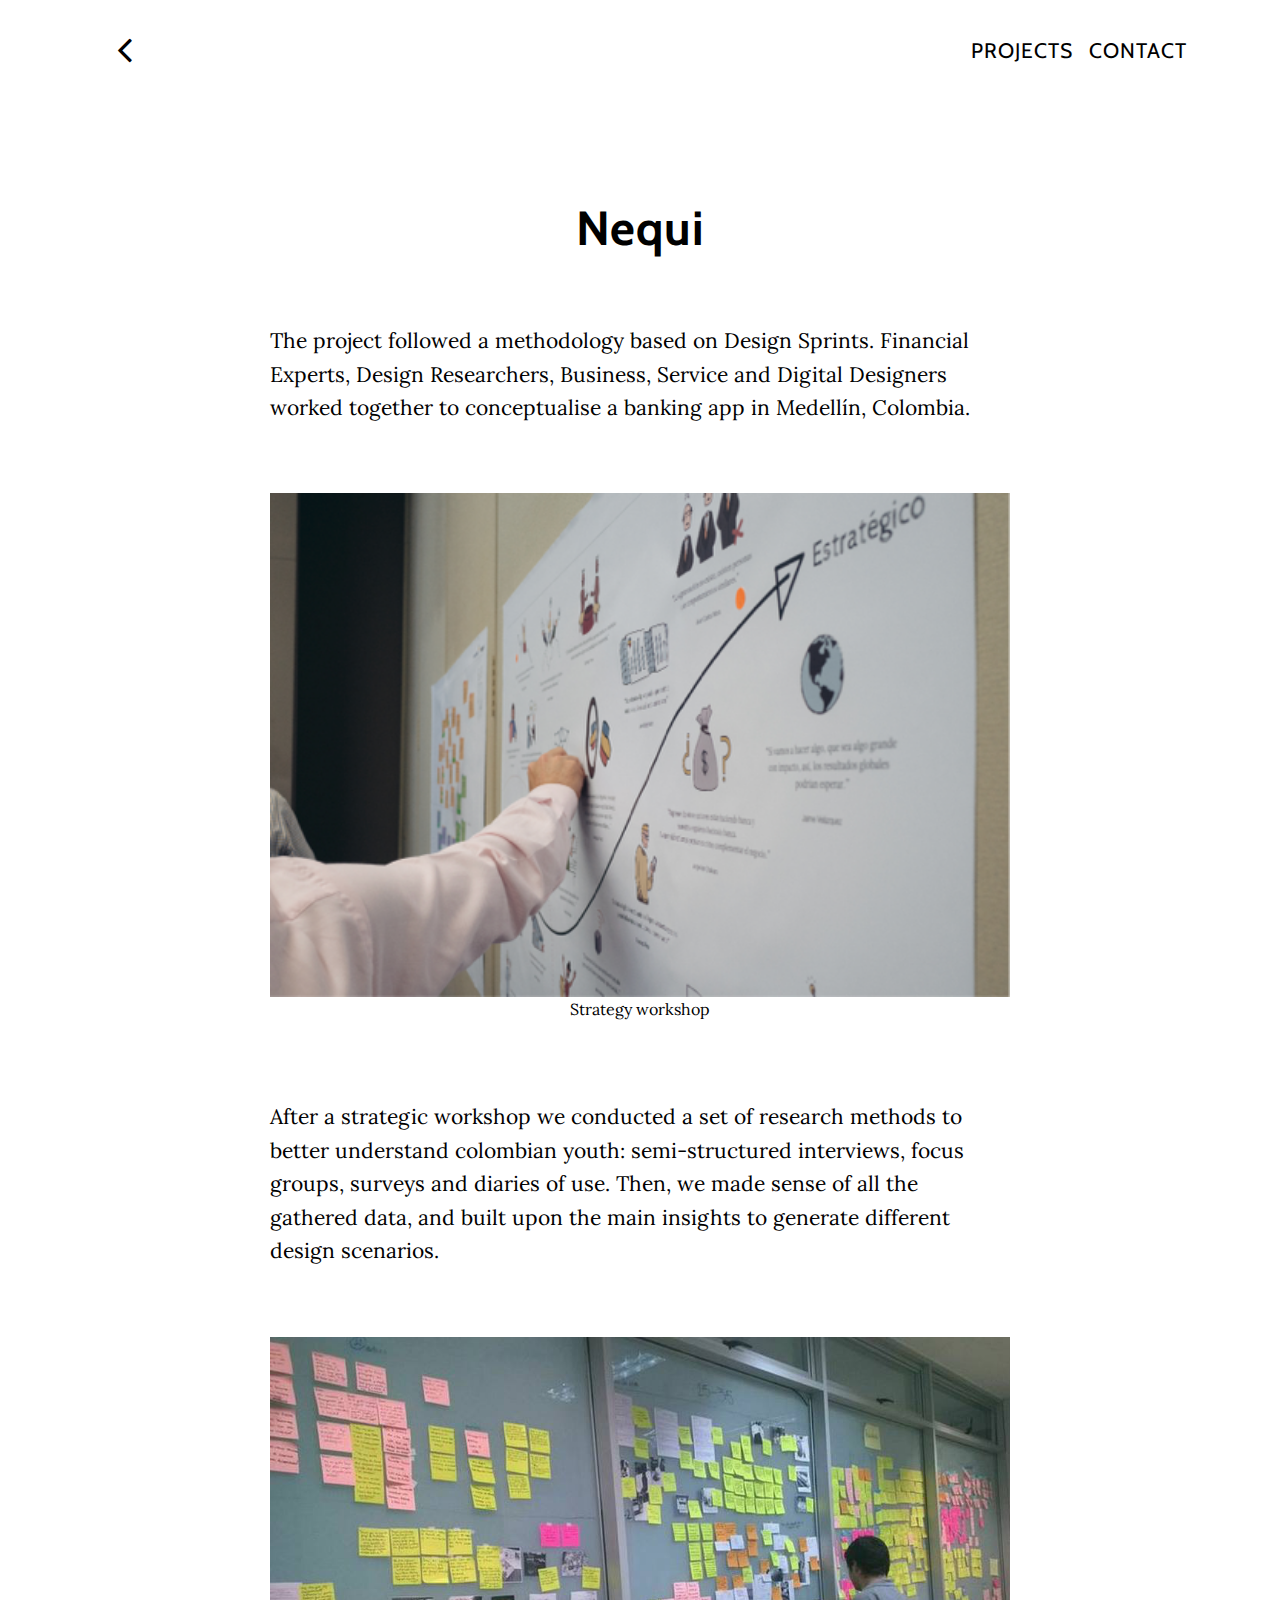
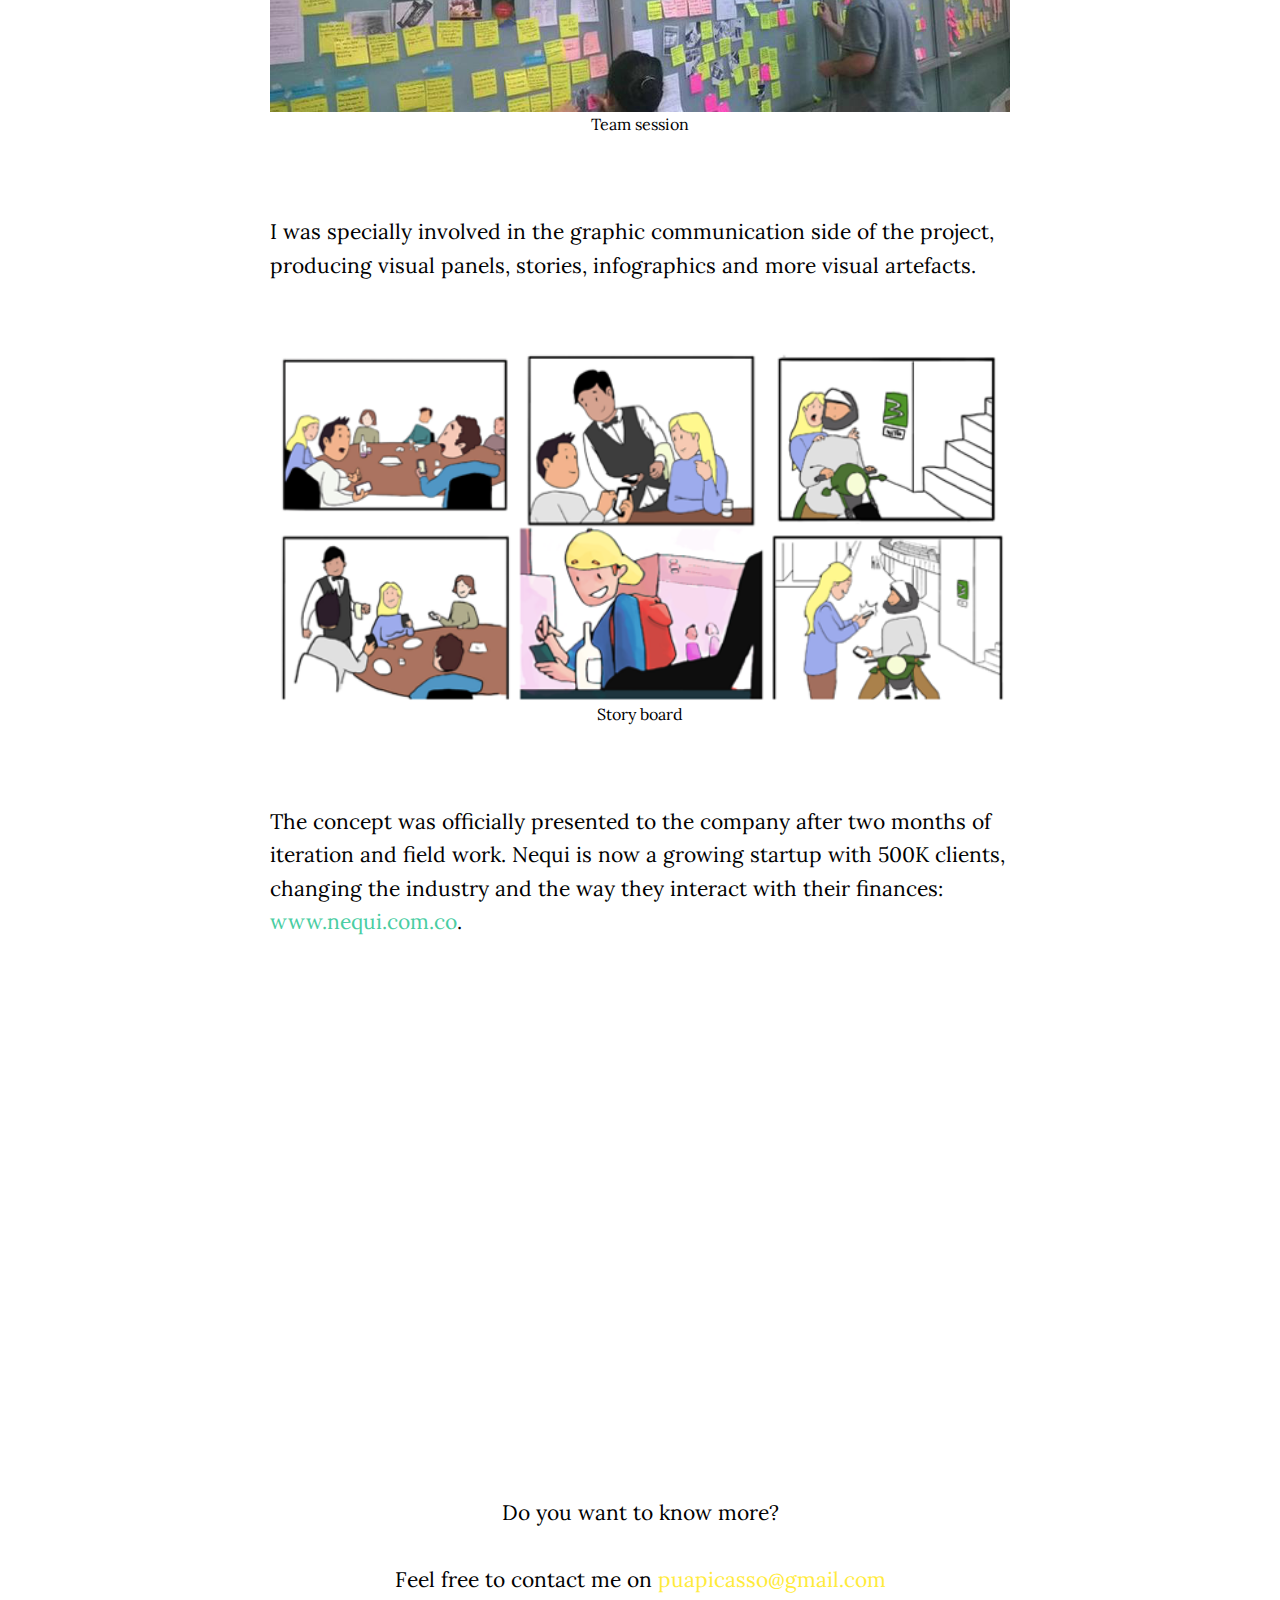
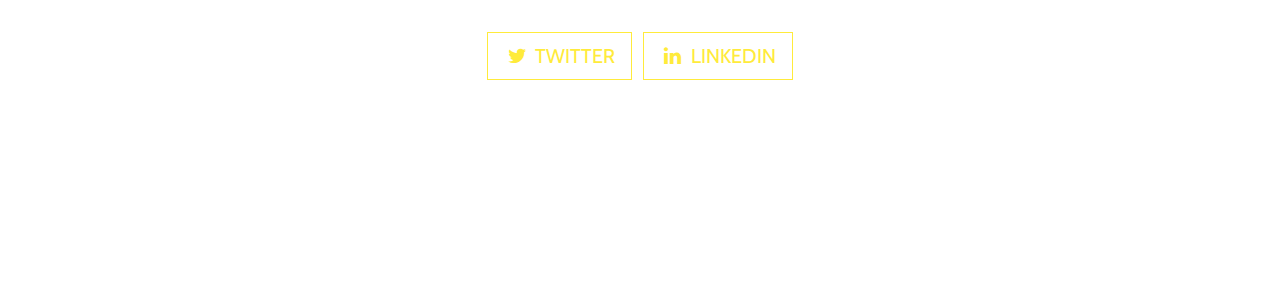
==== commit 705d3c2e: "Update nequi texts" ====
--- a/nequi.html
+++ b/nequi.html
@@ -78,10 +78,10 @@
               <h2>Nequi</h2>
               <br />
               <p>
-                The project followed an agile methodology based on Design
-                Sprints. Banking experts, design researchers, business, service
-                and digital designers worked together along the
-                conceptualization phase.<br /><br />
+                The project followed a methodology based on Design Sprints.
+                Financial Experts, Design Researchers, Business, Service and
+                Digital Designers worked together to conceptualise a banking app
+                in Medellín, Colombia.<br /><br />
               </p>
 
               <figure>
@@ -95,10 +95,11 @@
               <br /><br />
 
               <p>
-                We conducted a set of research methods: semi-structured
-                interviews, focus groups, surveys and diaries of use. Then, made
-                sense of all the gathered data, and built upon the main insights
-                to generate different design scenarios.<br /><br />
+                After a strategic workshop we conducted a set of research
+                methods to better understand colombian youth: semi-structured
+                interviews, focus groups, surveys and diaries of use. Then, we
+                made sense of all the gathered data, and built upon the main
+                insights to generate different design scenarios.<br /><br />
               </p>
               <figure>
                 <img
@@ -127,11 +128,10 @@
               <br /><br />
 
               <p>
-                The concept was presented to the company after two months of
-                field work, co-creation with the client and iteration at
-                Medellín, Colombia. Nequi is now a growing startup, changing the
-                industry and the way thousands of people interact with their
-                finances at Latin America:
+                The concept was officially presented to the company after two
+                months of iteration and field work. Nequi is now a growing
+                startup with 500K clients, changing the industry and the way
+                they interact with their finances:
                 <a
                   class="nequi-link"
                   target="_blank"
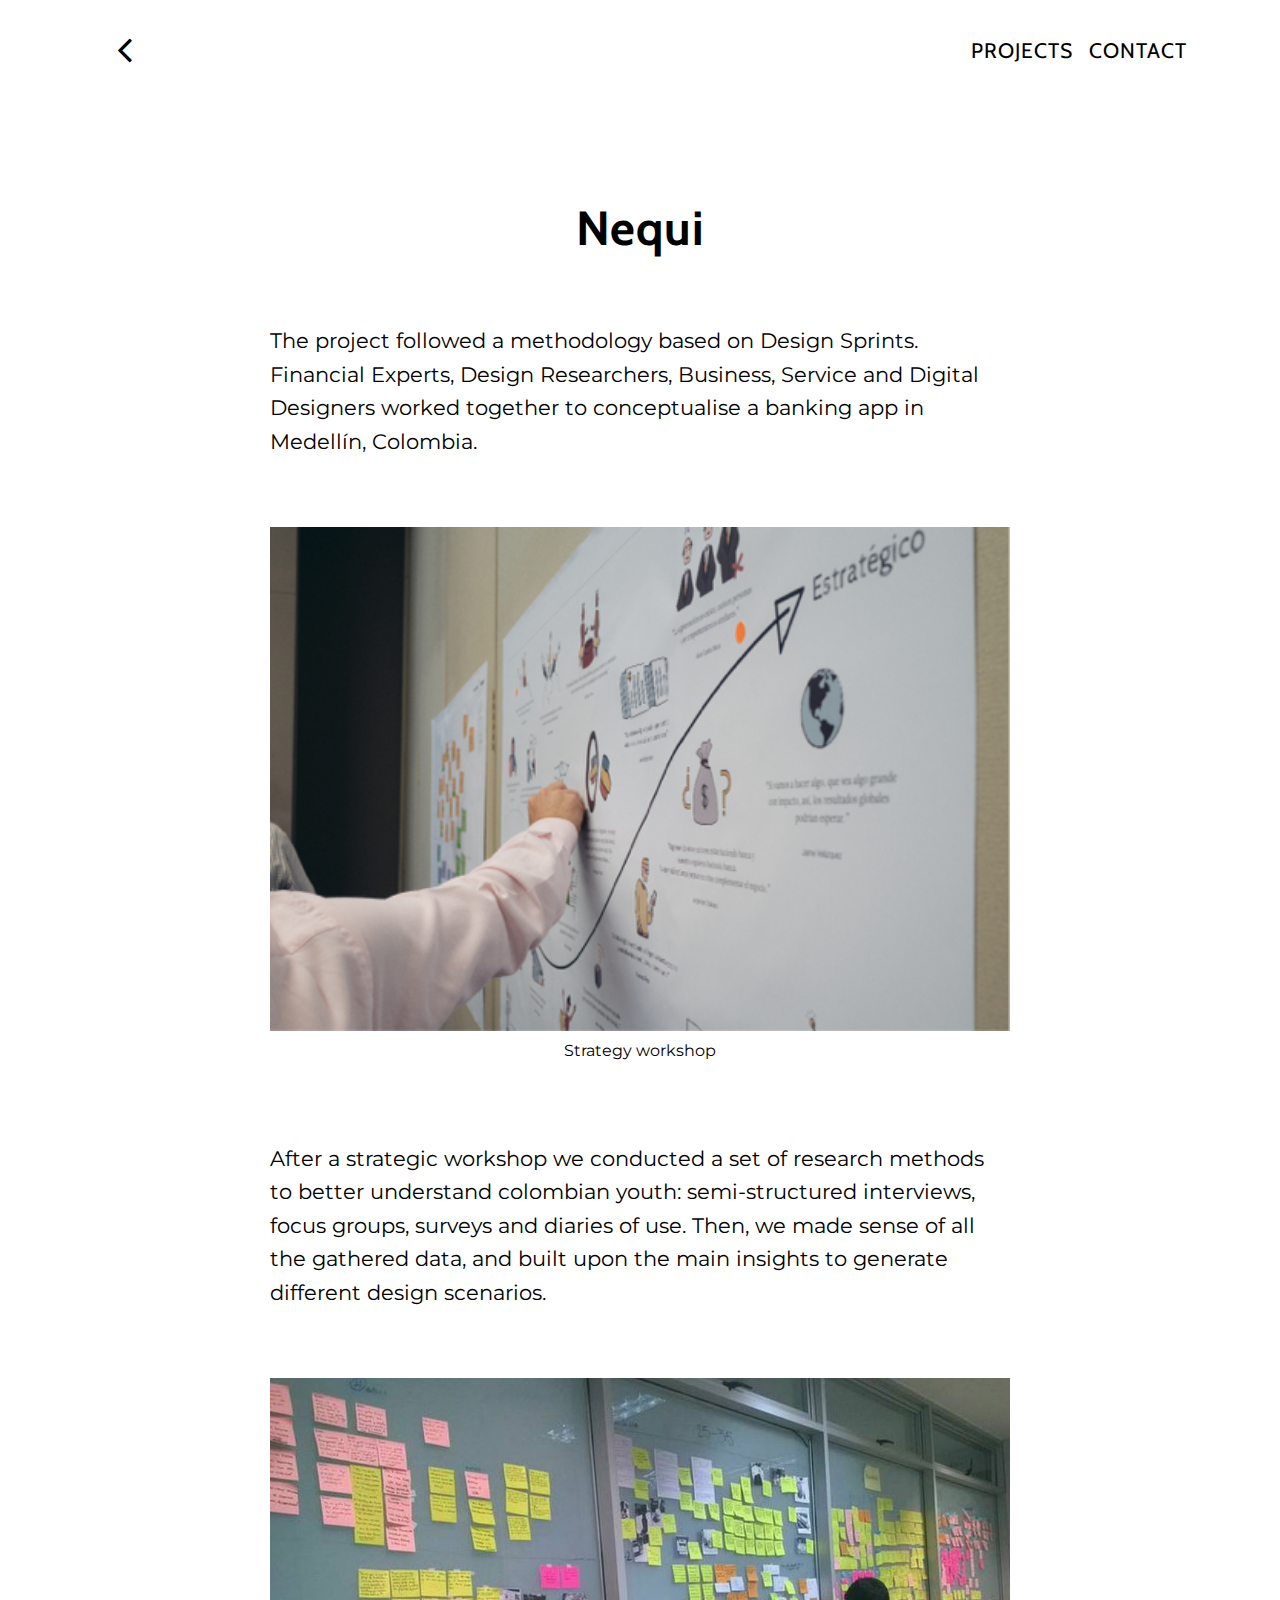
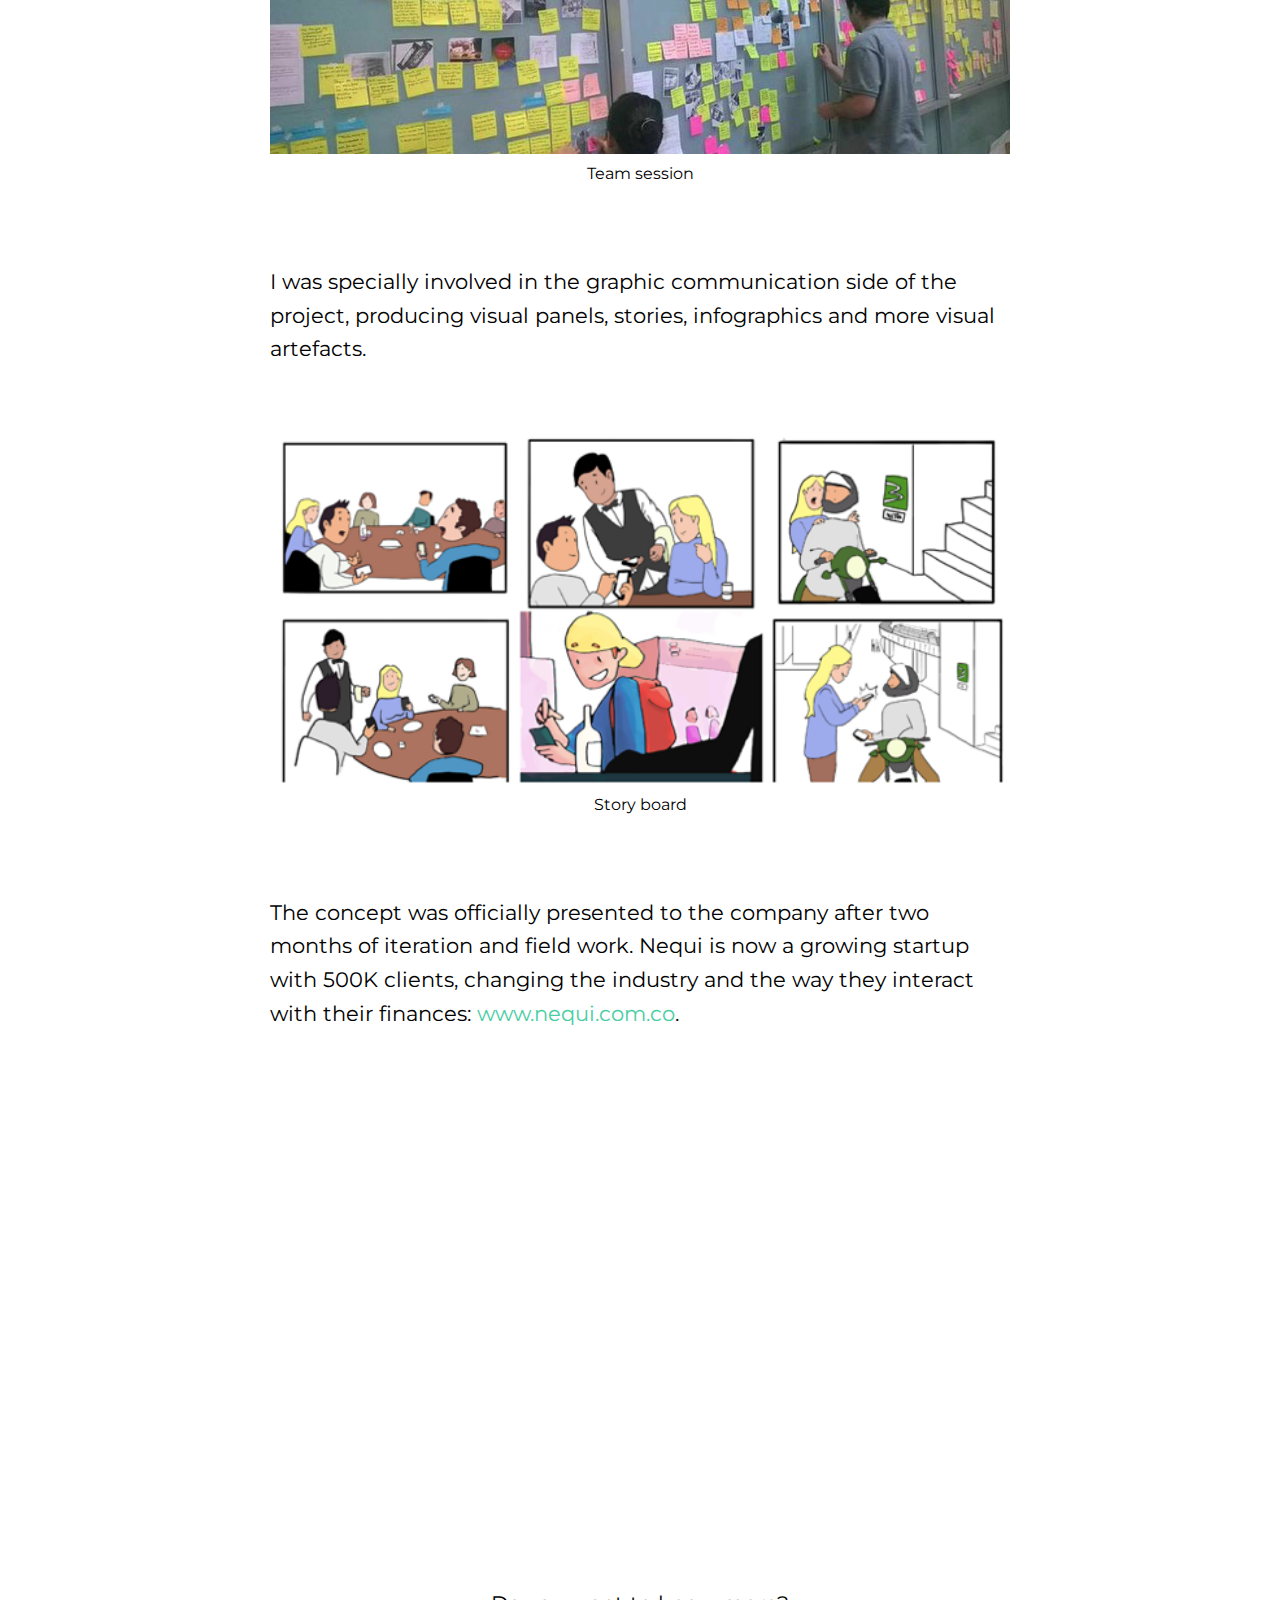
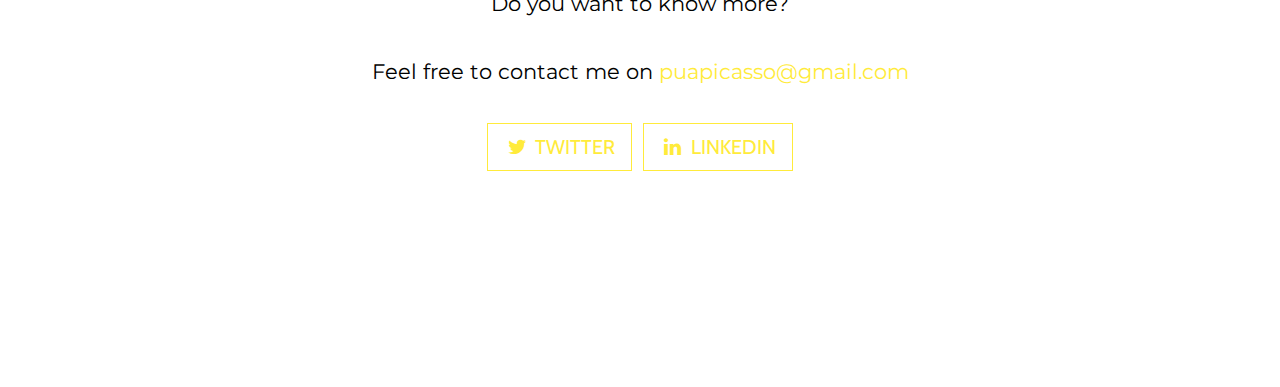
==== commit 8cecd7a2: "Add Monserrat in all pages" ====
--- a/nequi.html
+++ b/nequi.html
@@ -12,6 +12,11 @@
     <!-- Bootstrap core CSS -->
     <link href="vendor/bootstrap/css/bootstrap.min.css" rel="stylesheet" />
     <!-- Custom fonts for this template -->
+    <link
+      href="https://fonts.googleapis.com/css?family=Montserrat&display=swap"
+      rel="stylesheet"
+      type="text/css"
+    />
     <link
       href="vendor/font-awesome/css/font-awesome.min.css"
       rel="stylesheet"
--- a/css/grayscale.css
+++ b/css/grayscale.css
@@ -1,10 +1,10 @@
-    /*!
+/*!
  * Start Bootstrap - Grayscale v4.0.0-beta.2 (https://startbootstrap.com/template-overviews/grayscale)
  * Copyright 2013-2017 Start Bootstrap
  * Licensed under MIT (https://github.com/BlackrockDigital/startbootstrap-grayscale/blob/master/LICENSE)
  */
-    /*index*/
-    /*  a {
+/*index*/
+/*  a {
   -webkit-transition: all 0.2s ease-in-out;
   -moz-transition: all 0.2s ease-in-out;
   transition: all 0.2s ease-in-out;
@@ -14,516 +14,510 @@
     color: #fbc02d; }
 */
 
-    body {
-        font-family: 'Lora', 'Helvetica Neue', Helvetica, Arial, sans-serif;
-        position: relative;
-        width: 100%;
-        height: 100%;
-        color: black;
-        background-color: white;
-        font-size: 21px;
-    }
-
-    html {
-        width: 100%;
-        height: 100%;
-    }
-
-    h1,
-    h2,
-    h3,
-    h4,
-    h5,
-    h6 {
-        font-family: 'Cabin', 'Helvetica Neue', Helvetica, Arial, sans-serif;
-        font-weight: 700;
-        margin: 0 0 35px;
-        letter-spacing: 1px;
-        /* text-transform: uppercase; */
-    }
-
-    h2 {
-        font-size: 3rem;
-    }
-    h3 {
-        font-size: 2.25rem;
-    }
-
-    p {
-        font-size: 21px;
-        line-height: 1.5;
-        margin: 0 0 25px;
-        text-align: left;
-    }
-
-    figcaption{
-        font-size: 1rem;
-    }
-
-    @media (min-width: 768px) {
-        p {
-            font-size: 21px;
-            line-height: 1.6;
-            margin: 0 0 35px;
-        }
-    }
-
-    a {
-        -webkit-transition: all 0.2s ease-in-out;
-        -moz-transition: all 0.2s ease-in-out;
-        transition: all 0.2s ease-in-out;
-        color: #ffeb3b;
-    }
-
-    a:focus,
-    a:hover {
-        text-decoration: underline;
-        color: #ffeb3b;
-    }
-
-
-    /*********/
-
-    .pilcro-link {
-        -webkit-transition: all 0.2s ease-in-out;
-        -moz-transition: all 0.2s ease-in-out;
-        transition: all 0.2s ease-in-out;
-        text-decoration: none;
-        color: #EC6470;
-    }
-
-    .pilcro-link:focus,
-    .pilcro-link:hover {
-        text-decoration: underline;
-        color: #EC6470;
-    }
-    /************/
-
-    #mainNav {
-        overflow: hidden;
-        position: fixed;
-        width: 100%;
-        z-index: 999;
-        font-family: 'Cabin', 'Helvetica Neue', Helvetica, Arial, sans-serif;
-        margin-bottom: 0;
-        text-transform: uppercase;
-        /* border-bottom: 1px solid rgba(255, 255, 255, 0.3); */
-        background-color: white;
-    }
-
-    #mainNav .navbar-toggler {
-        font-size: 14px;
-        padding: 11px;
-        color: black;
-        border: none;
-    }
-
-    #mainNav .navbar-brand {
-        font-weight: 700;
-    }
-
-    #mainNav a {
-        color: black;
-    }
-
-    #mainNav .navbar-nav .nav-item {
-        -webkit-transition: background 0.3s ease-in-out;
-        -moz-transition: background 0.3s ease-in-out;
-        transition: background 0.3s ease-in-out;
-    }
-
-    #mainNav .navbar-nav .nav-item:hover {
-        color: fade(white, 80%);
-        outline: none;
-        background-color: transparent;
-    }
-
-    #mainNav .navbar-nav .nav-item:active,
-    #mainNav .navbar-nav .nav-item:focus {
-        outline: none;
-        background-color: transparent;
-    }
-
-    @media (min-width: 992px) {
-        #mainNav {
-            padding-top: 20px;
-            padding-bottom: 20px;
-            -webkit-transition: background 0.3s ease-in-out, padding-top 0.3s ease-in-out, padding-bottom 0.3s;
-            -moz-transition: background 0.3s ease-in-out, padding-top 0.3s ease-in-out, padding-bottom 0.3s;
-            transition: background 0.3s ease-in-out, padding-top 0.3s ease-in-out, padding-bottom 0.3s;
-            letter-spacing: 1px;
-            border-bottom: none;
-            background: white;
-        }
-        #mainNav.navbar-shrink {
-            padding-top: 10px;
-            padding-bottom: 10px;
-            /* border-bottom: 1px solid rgba(255, 255, 255, 0.3); */
-            background: white;
-        }
-        #mainNav .nav-link.active {
-            outline: none;
-            /* background-color: rgba(255, 255, 255, 0.3); */
-            border-bottom: 6px solid rgba(255, 255, 255, 0.3);
-            
-        }
-        /* #mainNav .nav-link.active:hover {
+body {
+  font-family: "Montserrat", "Helvetica Neue", Helvetica, Arial, sans-serif;
+  /* font-family: 'Lora', 'Helvetica Neue', Helvetica, Arial, sans-serif; */
+  position: relative;
+  width: 100%;
+  height: 100%;
+  color: black;
+  background-color: white;
+  font-size: 21px;
+}
+
+html {
+  width: 100%;
+  height: 100%;
+}
+
+h1,
+h2,
+h3,
+h4,
+h5,
+h6 {
+  font-family: "Cabin", "Helvetica Neue", Helvetica, Arial, sans-serif;
+  font-weight: 700;
+  margin: 0 0 35px;
+  letter-spacing: 1px;
+  /* text-transform: uppercase; */
+}
+
+h2 {
+  font-size: 3rem;
+}
+h3 {
+  font-size: 2.25rem;
+}
+
+p {
+  font-size: 21px;
+  line-height: 1.5;
+  margin: 0 0 25px;
+  text-align: left;
+}
+
+figcaption {
+  font-size: 1rem;
+  padding-top: 8px;
+}
+
+@media (min-width: 768px) {
+  p {
+    font-size: 21px;
+    line-height: 1.6;
+    margin: 0 0 35px;
+  }
+}
+
+a {
+  -webkit-transition: all 0.2s ease-in-out;
+  -moz-transition: all 0.2s ease-in-out;
+  transition: all 0.2s ease-in-out;
+  color: #ffeb3b;
+}
+
+a:focus,
+a:hover {
+  text-decoration: underline;
+  color: #ffeb3b;
+}
+
+/*********/
+
+.pilcro-link {
+  -webkit-transition: all 0.2s ease-in-out;
+  -moz-transition: all 0.2s ease-in-out;
+  transition: all 0.2s ease-in-out;
+  text-decoration: none;
+  color: #ec6470;
+}
+
+.pilcro-link:focus,
+.pilcro-link:hover {
+  text-decoration: underline;
+  color: #ec6470;
+}
+/************/
+
+#mainNav {
+  overflow: hidden;
+  position: fixed;
+  width: 100%;
+  z-index: 999;
+  font-family: "Cabin", "Helvetica Neue", Helvetica, Arial, sans-serif;
+  margin-bottom: 0;
+  text-transform: uppercase;
+  /* border-bottom: 1px solid rgba(255, 255, 255, 0.3); */
+  background-color: white;
+}
+
+#mainNav .navbar-toggler {
+  font-size: 14px;
+  padding: 11px;
+  color: black;
+  border: none;
+}
+
+#mainNav .navbar-brand {
+  font-weight: 700;
+}
+
+#mainNav a {
+  color: black;
+}
+
+#mainNav .navbar-nav .nav-item {
+  -webkit-transition: background 0.3s ease-in-out;
+  -moz-transition: background 0.3s ease-in-out;
+  transition: background 0.3s ease-in-out;
+}
+
+#mainNav .navbar-nav .nav-item:hover {
+  color: fade(white, 80%);
+  outline: none;
+  background-color: transparent;
+}
+
+#mainNav .navbar-nav .nav-item:active,
+#mainNav .navbar-nav .nav-item:focus {
+  outline: none;
+  background-color: transparent;
+}
+
+@media (min-width: 992px) {
+  #mainNav {
+    padding-top: 20px;
+    padding-bottom: 20px;
+    -webkit-transition: background 0.3s ease-in-out,
+      padding-top 0.3s ease-in-out, padding-bottom 0.3s;
+    -moz-transition: background 0.3s ease-in-out, padding-top 0.3s ease-in-out,
+      padding-bottom 0.3s;
+    transition: background 0.3s ease-in-out, padding-top 0.3s ease-in-out,
+      padding-bottom 0.3s;
+    letter-spacing: 1px;
+    border-bottom: none;
+    background: white;
+  }
+  #mainNav.navbar-shrink {
+    padding-top: 10px;
+    padding-bottom: 10px;
+    /* border-bottom: 1px solid rgba(255, 255, 255, 0.3); */
+    background: white;
+  }
+  #mainNav .nav-link.active {
+    outline: none;
+    /* background-color: rgba(255, 255, 255, 0.3); */
+    border-bottom: 6px solid rgba(255, 255, 255, 0.3);
+  }
+  /* #mainNav .nav-link.active:hover {
             color: white;
         } */
-    }
-
-    .masthead {
-        display: table;
-        width: 100%;
-        height: auto;
-        padding: 200px 0;
-        text-align: center;
-        color: black;
-        /* background: url("../img/post-it-pablo.png") no-repeat bottom center scroll;
+}
+
+.masthead {
+  display: table;
+  width: 100%;
+  height: auto;
+  padding: 200px 0;
+  text-align: center;
+  color: black;
+  /* background: url("../img/post-it-pablo.png") no-repeat bottom center scroll;
         -webkit-filter: grayscale(100%) ;
         filter:  grayscale(100%) ; */
-        /* background-color: #1c1c1c; */
-        -webkit-background-size: cover;
-        -moz-background-size: cover;
-        -o-background-size: cover;
-        background-size: cover;
-    }
-    /* */
-
-    .masthead .intro-body {
-        display: table-cell;
-        vertical-align: middle;
-    }
-
-    .masthead .intro-body .brand-heading {
-        font-size: 50px;
-    }
-
-    .masthead .intro-body .intro-text {
-        font-size: 18px;
-    }
-
-    @media (min-width: 768px) {
-        .masthead {
-            height: 100%;
-            padding: 0;
-        }
-        .masthead .intro-body .brand-heading {
-            font-size: 50px;
-        }
-        .masthead .intro-body .intro-text {
-            font-size: 50px;
-        }
-    }
-
-
-
-    .btn-down {
-        color: black;
-    }
-
-    .btn-down:focus,
-    .btn-down:hover {
-        color: black;
-        outline: none;
-        /*background: rgba(255, 255, 255, 0.1);*/
-    }
-
-    .non-focus-border:focus,
-    .non-focus-border:hover {
-        outline: none;
-        box-shadow: none;
-    }
-    /*home*/
-
-    .pabloalvarez {
-        margin-top: auto;
-        margin-bottom: auto;
-    }
-
-    .content-section {
-        padding-top: 150px;
-        padding-bottom: 150px;
-    }
-
-    .project-section {
-        z-index: 9999;
-        color: white;
-        /*background: url("../img/downloads-bg.jpg") no-repeat center center scroll;*/
-        background-color: #fff;
-        -webkit-background-size: cover;
-        -moz-background-size: cover;
-        -o-background-size: cover;
-        background-size: cover;
-    }
-
-
-
-    /*nequi*/
-
-    #nequi {
-        background-color: #49cda2;
-    }
-
-    #section-gif {
-        /*width: 30%;*/
-        vertical-align: middle;
-        margin-top: auto;
-        margin-bottom: auto;
-        padding-right: 6vh;
-        padding-left: 6vh;
-    }
-
-    #section-gif .img {
-        vertical-align: middle;
-    }
-
-    #section-text {
-        /*    margin: 20px;*/
-        vertical-align: middle;
-        margin-top: auto;
-        margin-bottom: auto;
-        padding-right: 6vh;
-        padding-left: 6vh;
-    }
-    /*verti*/
-
-    #verti {
-        background-color: #fff;
-        color: #000;
-    }
-    /*white*/
-    #white-section {
-        background-color: #fff;
-        color: #000;
-    }
-    /* ballth*/
-
-    #ballth {
-        background-color: #FAFAFA;
-        color: #000;
-    }
-
-    #ipad {
-        margin: 10vh;
-        margin-top: 0;
-        background: url("../img/bth.gif") no-repeat bottom center scroll;
-        background-size: 82%;
-        background-position: center;
-        /*background top: -40px;*/
-        /*background-color: #003366;*/
-    }
-
-    #iphones {
-        margin: 10vh;
-        margin-top: 0;
-        /*  background-color: #003366;
+  /* background-color: #1c1c1c; */
+  -webkit-background-size: cover;
+  -moz-background-size: cover;
+  -o-background-size: cover;
+  background-size: cover;
+}
+/* */
+
+.masthead .intro-body {
+  display: table-cell;
+  vertical-align: middle;
+}
+
+.masthead .intro-body .brand-heading {
+  font-size: 50px;
+}
+
+.masthead .intro-body .intro-text {
+  font-size: 18px;
+}
+
+@media (min-width: 768px) {
+  .masthead {
+    height: 100%;
+    padding: 0;
+  }
+  .masthead .intro-body .brand-heading {
+    font-size: 50px;
+  }
+  .masthead .intro-body .intro-text {
+    font-size: 50px;
+  }
+}
+
+.btn-down {
+  color: black;
+}
+
+.btn-down:focus,
+.btn-down:hover {
+  color: black;
+  outline: none;
+  /*background: rgba(255, 255, 255, 0.1);*/
+}
+
+.non-focus-border:focus,
+.non-focus-border:hover {
+  outline: none;
+  box-shadow: none;
+}
+/*home*/
+
+.pabloalvarez {
+  margin-top: auto;
+  margin-bottom: auto;
+}
+
+.content-section {
+  padding-top: 150px;
+  padding-bottom: 150px;
+}
+
+.project-section {
+  z-index: 9999;
+  color: white;
+  /*background: url("../img/downloads-bg.jpg") no-repeat center center scroll;*/
+  background-color: #fff;
+  -webkit-background-size: cover;
+  -moz-background-size: cover;
+  -o-background-size: cover;
+  background-size: cover;
+}
+
+/*nequi*/
+
+#nequi {
+  background-color: #49cda2;
+}
+
+#section-gif {
+  /*width: 30%;*/
+  vertical-align: middle;
+  margin-top: auto;
+  margin-bottom: auto;
+  padding-right: 6vh;
+  padding-left: 6vh;
+}
+
+#section-gif .img {
+  vertical-align: middle;
+}
+
+#section-text {
+  /*    margin: 20px;*/
+  vertical-align: middle;
+  margin-top: auto;
+  margin-bottom: auto;
+  padding-right: 6vh;
+  padding-left: 6vh;
+}
+/*verti*/
+
+#verti {
+  background-color: #fff;
+  color: #000;
+}
+/*white*/
+#white-section {
+  background-color: #fff;
+  color: #000;
+}
+/* ballth*/
+
+#ballth {
+  background-color: #fafafa;
+  color: #000;
+}
+
+#ipad {
+  margin: 10vh;
+  margin-top: 0;
+  background: url("../img/bth.gif") no-repeat bottom center scroll;
+  background-size: 82%;
+  background-position: center;
+  /*background top: -40px;*/
+  /*background-color: #003366;*/
+}
+
+#iphones {
+  margin: 10vh;
+  margin-top: 0;
+  /*  background-color: #003366;
 */
-    }
-    /*connected home*/
-
-    #connected {
-        background-color: #53BCD4;
-        color: #fff;
-    }
-
-    @media (min-width: 992px) {
-        .content-section {
-            padding-top: 200px;
-            padding-bottom: 200px;
-        }
-    }
-
-    .btn {
-        font-family: 'Cabin', 'Helvetica Neue', Helvetica, Arial, sans-serif;
-        font-weight: 400;
-        -webkit-transition: all 0.3s ease-in-out;
-        -moz-transition: all 0.3s ease-in-out;
-        transition: all 0.3s ease-in-out;
-        text-transform: uppercase;
-        border-radius: 0;
-    }
-
-    .btn-default {
-        color: #ffeb3b;
-        border: 1px solid #ffeb3b;
-        background-color: transparent;
-    }
-
-    .btn-default:focus,
-    .btn-default:hover {
-        /*outline:0;*/
-        outline: none;
-        color: black;
-        border: 1px solid #ffeb3b;
-        /*outline: none;*/
-        background-color: #ffeb3b;
-    }
+}
+/*connected home*/
+
+#connected {
+  background-color: #53bcd4;
+  color: #fff;
+}
+
+@media (min-width: 992px) {
+  .content-section {
+    padding-top: 200px;
+    padding-bottom: 200px;
+  }
+}
+
+.btn {
+  font-family: "Cabin", "Helvetica Neue", Helvetica, Arial, sans-serif;
+  font-weight: 400;
+  -webkit-transition: all 0.3s ease-in-out;
+  -moz-transition: all 0.3s ease-in-out;
+  transition: all 0.3s ease-in-out;
+  text-transform: uppercase;
+  border-radius: 0;
+}
+
+.btn-default {
+  color: #ffeb3b;
+  border: 1px solid #ffeb3b;
+  background-color: transparent;
+}
+
+.btn-default:focus,
+.btn-default:hover {
+  /*outline:0;*/
+  outline: none;
+  color: black;
+  border: 1px solid #ffeb3b;
+  /*outline: none;*/
+  background-color: #ffeb3b;
+}
 /************/
-    .nequi {
-        color: #210049;
-        border: 1px solid #210049;
-        background-color: #210049;
-        background-color: transparent;
-    }
-
-    .nequi:focus,
-    .nequi:hover {
-        color: #49cda2;
-        border: 1px solid #210049;
-        /*outline: none;*/
-        background-color: #210049;
-        /*box-shadow: none;*/
-    }
-
-
-    .nequi-link {
-        -webkit-transition: all 0.2s ease-in-out;
-        -moz-transition: all 0.2s ease-in-out;
-        transition: all 0.2s ease-in-out;
-        text-decoration: none;
-        color: #49cda2;
-    }
-
-    .nequi-link:focus,
-    .nequi-link:hover {
-        text-decoration: underline;
-        color: #49cda2;
-    }
+.nequi {
+  color: #210049;
+  border: 1px solid #210049;
+  background-color: #210049;
+  background-color: transparent;
+}
+
+.nequi:focus,
+.nequi:hover {
+  color: #49cda2;
+  border: 1px solid #210049;
+  /*outline: none;*/
+  background-color: #210049;
+  /*box-shadow: none;*/
+}
+
+.nequi-link {
+  -webkit-transition: all 0.2s ease-in-out;
+  -moz-transition: all 0.2s ease-in-out;
+  transition: all 0.2s ease-in-out;
+  text-decoration: none;
+  color: #49cda2;
+}
+
+.nequi-link:focus,
+.nequi-link:hover {
+  text-decoration: underline;
+  color: #49cda2;
+}
 /************/
-    .white-section {
-        color: #DC1F4A;
-        border: 1px solid #DC1F4A;
-        background-color: #DC1F4A;
-        background-color: transparent;
-    }
-
-    .white-section:focus,
-    .white-section:hover {
-        color: #fff;
-        border: 1px solid #DC1F4A;
-        /*outline: none;*/
-        background-color: #DC1F4A;
-        /*box-shadow: none;*/
-    }
-
-
-    /************/
-    .white-button {
-        color: #fff;
-        border: 1px solid #fff;
-        background-color: #fff;
-        background-color: transparent;
-    }
-
-    .white-button:focus,
-    .white-button:hover {
-        color: #53BCD4;
-        border: 1px solid #fff;
-        /*outline: none;*/
-        background-color: #fff;
-        /*box-shadow: none;*/
-    }
+.white-section {
+  color: #dc1f4a;
+  border: 1px solid #dc1f4a;
+  background-color: #dc1f4a;
+  background-color: transparent;
+}
+
+.white-section:focus,
+.white-section:hover {
+  color: #fff;
+  border: 1px solid #dc1f4a;
+  /*outline: none;*/
+  background-color: #dc1f4a;
+  /*box-shadow: none;*/
+}
+
 /************/
-    .verti {
-        color: #f57f17;
-        border: 1px solid #f57f17;
-        background-color: #f57f17;
-        background-color: transparent;
-    }
-
-    .verti:focus,
-    .verti:hover {
-        color: #fff;
-        border: 1px solid #f57f17;
-        /*outline: none;*/
-        background-color: #f57f17;
-        /*box-shadow: none;*/
-    }
+.white-button {
+  color: #fff;
+  border: 1px solid #fff;
+  background-color: #fff;
+  background-color: transparent;
+}
+
+.white-button:focus,
+.white-button:hover {
+  color: #53bcd4;
+  border: 1px solid #fff;
+  /*outline: none;*/
+  background-color: #fff;
+  /*box-shadow: none;*/
+}
 /************/
-    .ballth {
-        color: #29B6F6;
-        border: 1px solid #29B6F6;
-        background-color: #29B6F6;
-        background-color: transparent;
-    }
-
-    .ballth:focus,
-    .ballth:hover {
-        color: #fff;
-        border: 1px solid #29B6F6;
-        /*outline: none;*/
-        background-color: #29B6F6;
-        /*box-shadow: none;*/
-    }
-
-
-
-    iframe {
-        margin: 10px;
-    }
-
-    ul.banner-social-buttons {
-        margin-top: 0;
-    }
-
-    @media (max-width: 1199px) {
-        ul.banner-social-buttons {
-            margin-top: 15px;
-        }
-    }
-
-    @media (max-width: 767px) {
-        ul.banner-social-buttons li {
-            display: block;
-            margin-bottom: 20px;
-            padding: 0;
-        }
-        ul.banner-social-buttons li:last-child {
-            margin-bottom: 0;
-        }
-    }
-
-    footer {
-        padding: 50px 0;
-    }
-
-    footer p {
-        font-size: 14px;
-        margin: 0;
-    }
-
-     ::-moz-selection {
-        background: #fcfcfc;
-        background: rgba(255, 255, 255, 0.2);
-        text-shadow: none;
-    }
-
-     ::selection {
-        background: #fcfcfc;
-        background: rgba(255, 255, 255, 0.2);
-        text-shadow: none;
-    }
-
-    img::selection {
-        background: transparent;
-    }
-
-    img::-moz-selection {
-        background: transparent;
-    }
-
-    body {
-        -webkit-tap-highlight-color: rgba(255, 255, 255, 0.2);
-    }
-
-
-    /*change-word*/
-    /* #change-word {
+.verti {
+  color: #f57f17;
+  border: 1px solid #f57f17;
+  background-color: #f57f17;
+  background-color: transparent;
+}
+
+.verti:focus,
+.verti:hover {
+  color: #fff;
+  border: 1px solid #f57f17;
+  /*outline: none;*/
+  background-color: #f57f17;
+  /*box-shadow: none;*/
+}
+/************/
+.ballth {
+  color: #29b6f6;
+  border: 1px solid #29b6f6;
+  background-color: #29b6f6;
+  background-color: transparent;
+}
+
+.ballth:focus,
+.ballth:hover {
+  color: #fff;
+  border: 1px solid #29b6f6;
+  /*outline: none;*/
+  background-color: #29b6f6;
+  /*box-shadow: none;*/
+}
+
+iframe {
+  margin: 10px;
+}
+
+ul.banner-social-buttons {
+  margin-top: 0;
+}
+
+@media (max-width: 1199px) {
+  ul.banner-social-buttons {
+    margin-top: 15px;
+  }
+}
+
+@media (max-width: 767px) {
+  ul.banner-social-buttons li {
+    display: block;
+    margin-bottom: 20px;
+    padding: 0;
+  }
+  ul.banner-social-buttons li:last-child {
+    margin-bottom: 0;
+  }
+}
+
+footer {
+  padding: 50px 0;
+}
+
+footer p {
+  font-size: 14px;
+  margin: 0;
+}
+
+::-moz-selection {
+  background: #fcfcfc;
+  background: rgba(255, 255, 255, 0.2);
+  text-shadow: none;
+}
+
+::selection {
+  background: #fcfcfc;
+  background: rgba(255, 255, 255, 0.2);
+  text-shadow: none;
+}
+
+img::selection {
+  background: transparent;
+}
+
+img::-moz-selection {
+  background: transparent;
+}
+
+body {
+  -webkit-tap-highlight-color: rgba(255, 255, 255, 0.2);
+}
+
+/*change-word*/
+/* #change-word {
         font-size: 30px;
     } */
 
-    /* .pabloalvarez{
+/* .pabloalvarez{
         width: 650px;
         text-align: left;
-    } */+    } */
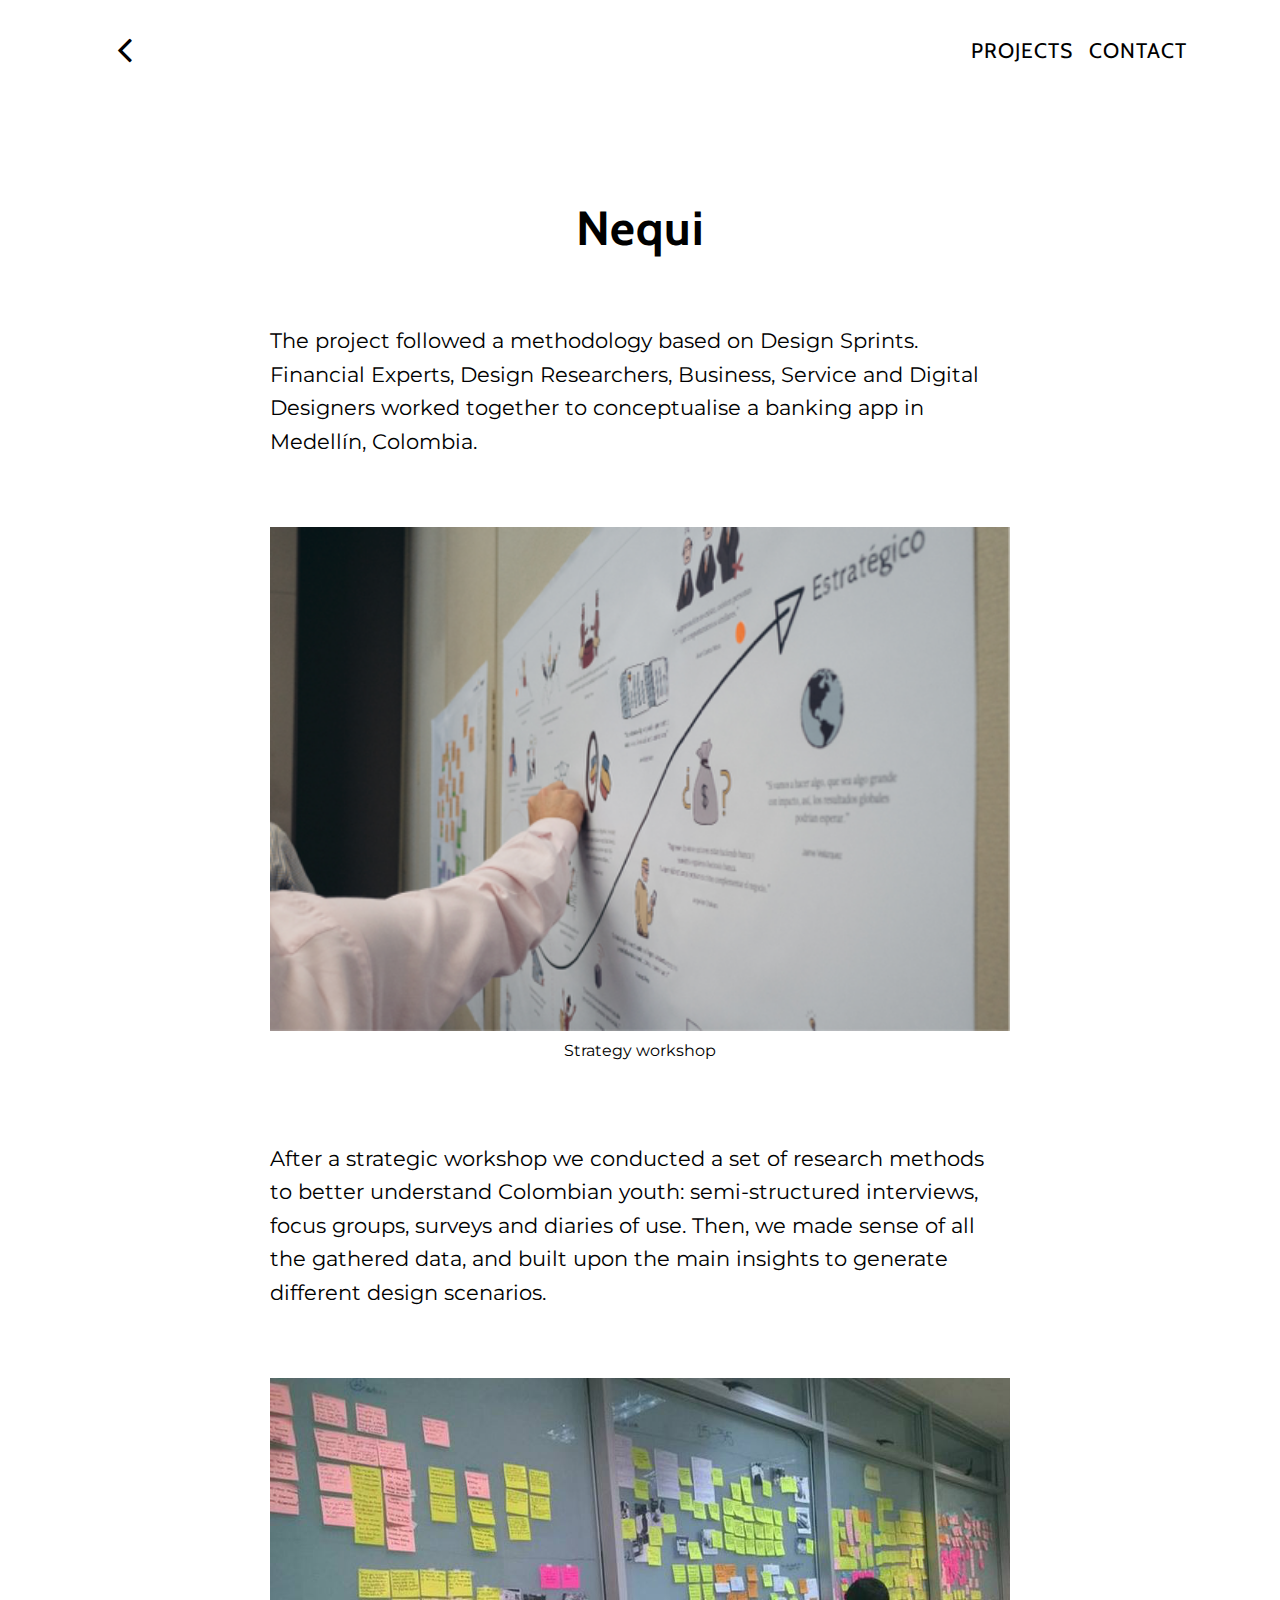
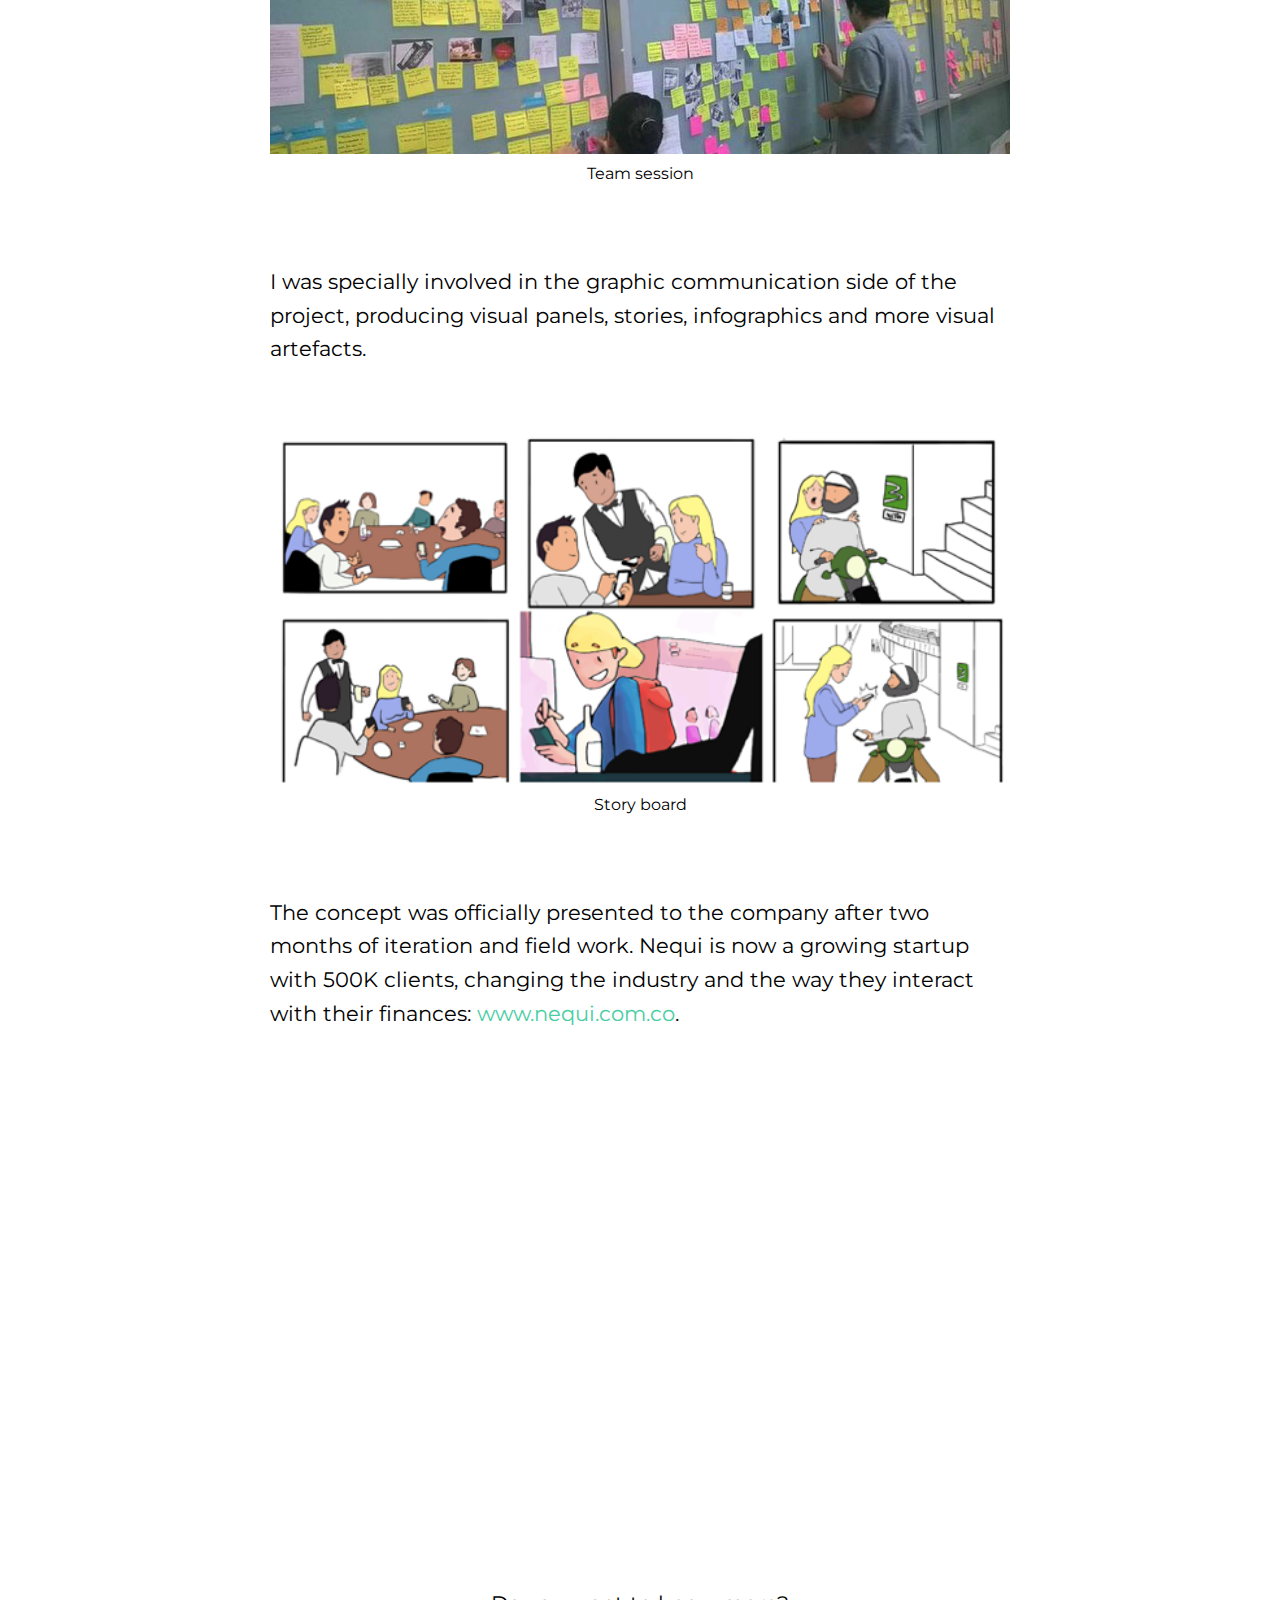
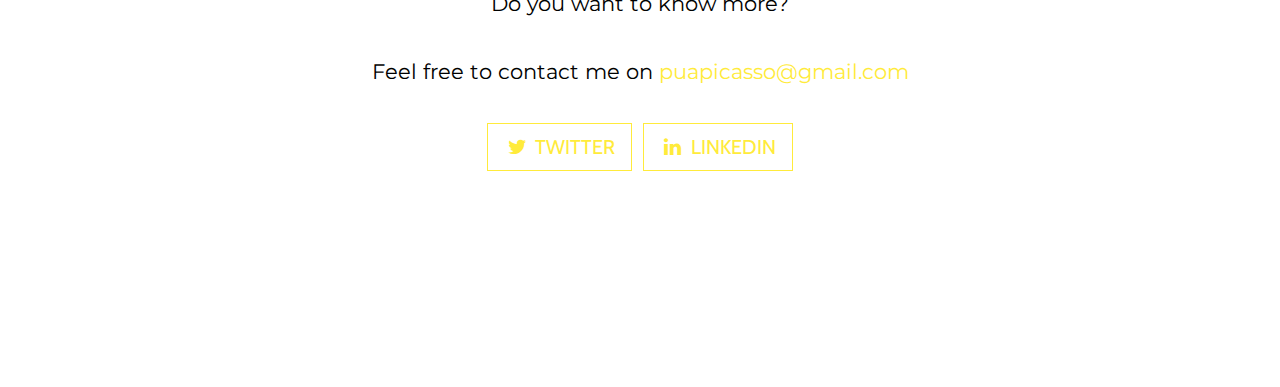
==== commit 063f2341: "Verti changes" ====
--- a/nequi.html
+++ b/nequi.html
@@ -101,7 +101,7 @@
 
               <p>
                 After a strategic workshop we conducted a set of research
-                methods to better understand colombian youth: semi-structured
+                methods to better understand Colombian youth: semi-structured
                 interviews, focus groups, surveys and diaries of use. Then, we
                 made sense of all the gathered data, and built upon the main
                 insights to generate different design scenarios.<br /><br />
